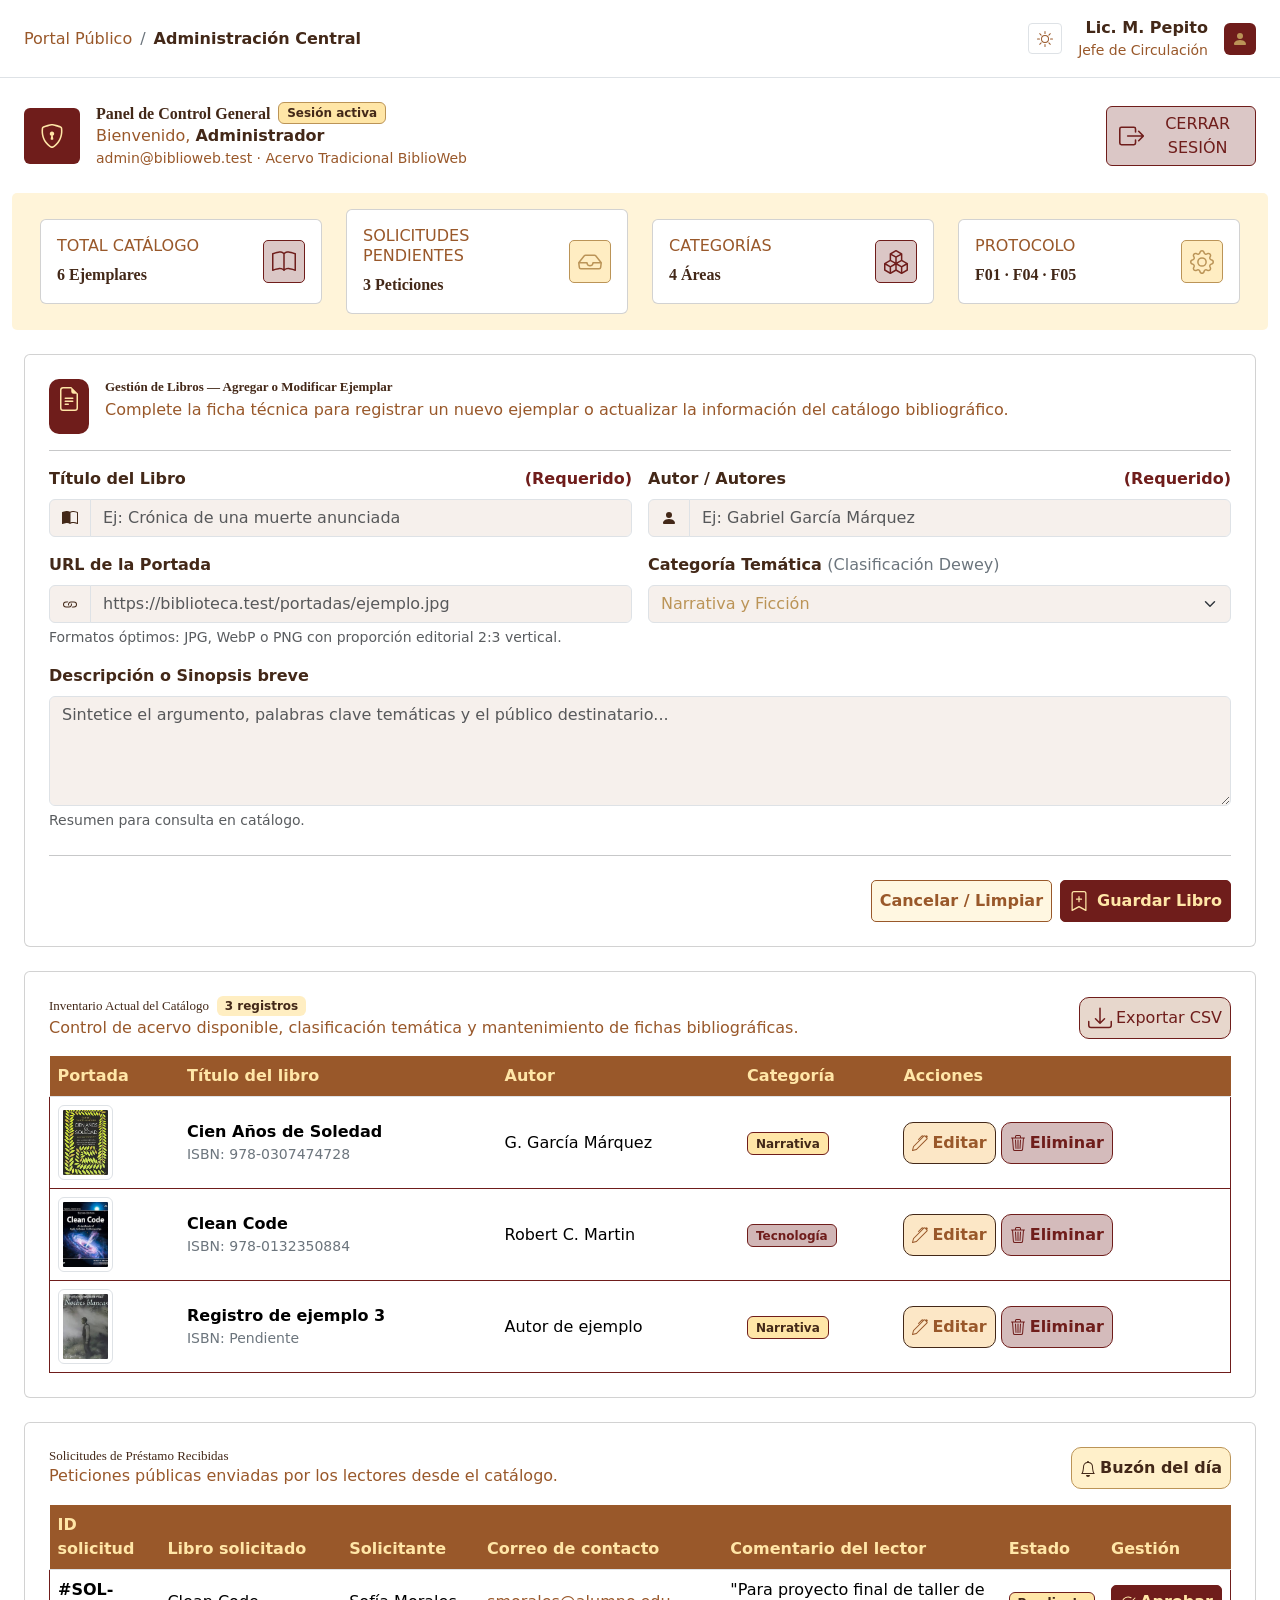
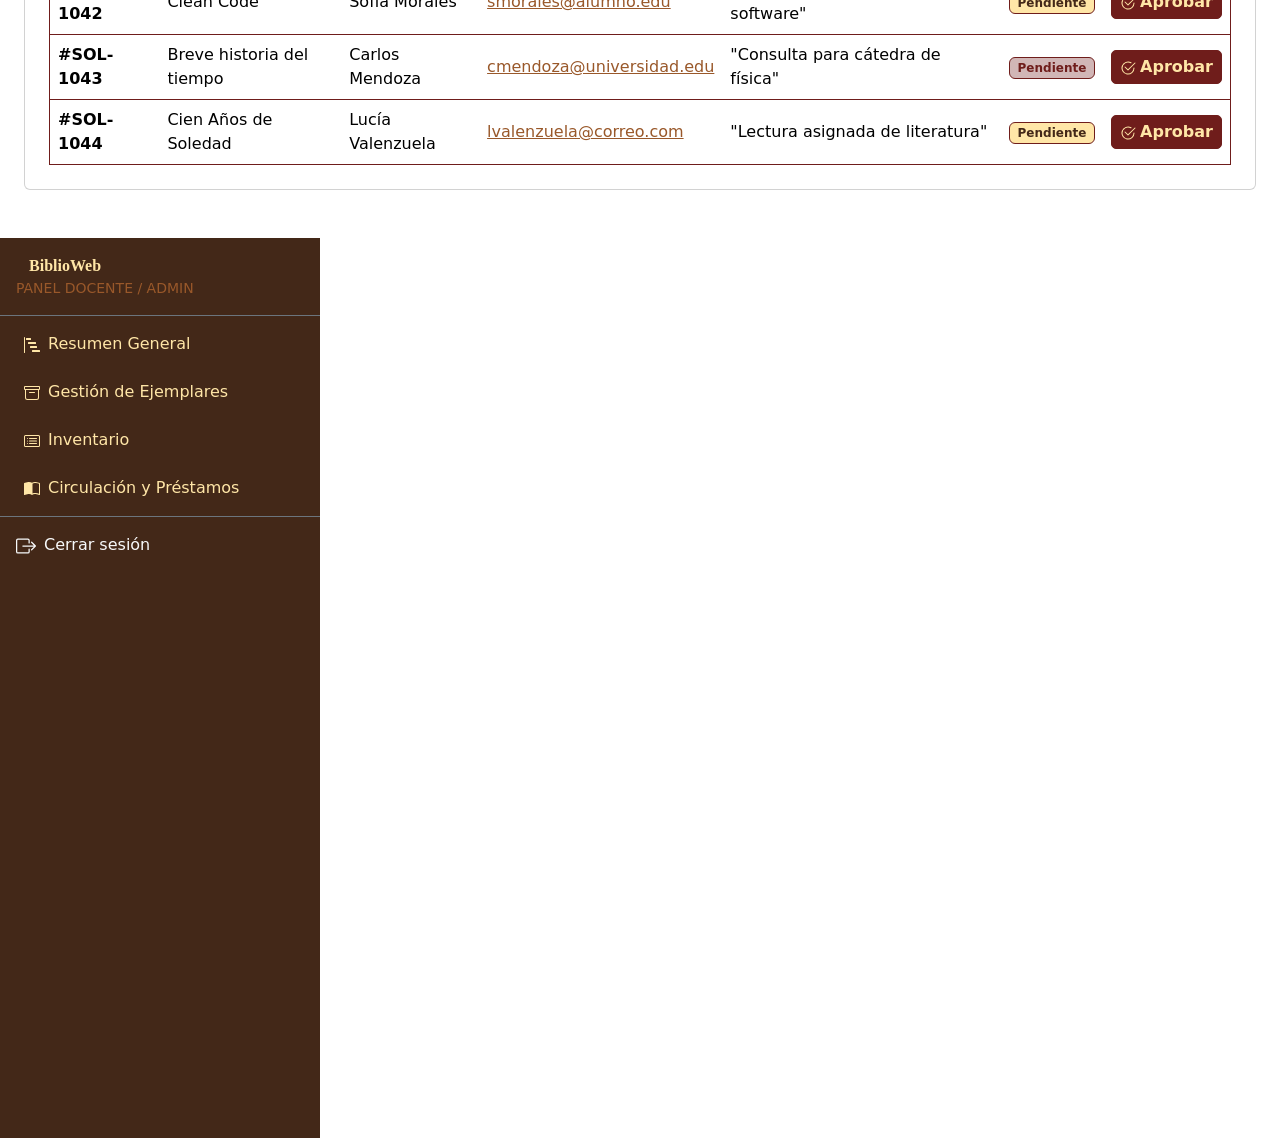
==== pages/administrador.html @ a1ac0ca8 "feat: creación de pagina administrador y sus estilos" ====
<!DOCTYPE html>
<html lang="en">

<head>
    <meta charset="UTF-8">
    <meta name="viewport" content="width=device-width, initial-scale=1.0">
    <title>Administrador</title>
    <link href="https://cdn.jsdelivr.net/npm/bootstrap@5.3.8/dist/css/bootstrap.min.css" rel="stylesheet"
        integrity="sha384-sRIl4kxILFvY47J16cr9ZwB07vP4J8+LH7qKQnuqkuIAvNWLzeN8tE5YBujZqJLB" crossorigin="anonymous">
    <script src="https://cdn.jsdelivr.net/npm/bootstrap@5.3.8/dist/js/bootstrap.bundle.min.js"
        integrity="sha384-FKyoEForCGlyvwx9Hj09JcYn3nv7wiPVlz7YYwJrWVcXK/BmnVDxM+D2scQbITxI" crossorigin="anonymous"
        defer></script>
    <link rel="stylesheet" href="../style/administrador_styles.css">
</head>

<body>
    <header class="bg-white border-bottom px-3 px-lg-4 py-3">
        <div class="d-flex flex-wrap justify-content-between align-items-center gap-3">
            <div class="nav">
                <a href="/index.html" class="text-decoration-none">Portal Público</a>
                <span class="text-secondary mx-2">/</span>
                <strong>Administración Central</strong>
            </div>
            <div class="d-flex align-items-center gap-3">
                <button type="button" class="btn border btn-sm tema" aria-label="Cambiar tema">
                    <svg xmlns="http://www.w3.org/2000/svg" width="16" height="16" fill="currentColor" class="bi bi-sun"
                        viewBox="0 0 16 16">
                        <path
                            d="M8 11a3 3 0 1 1 0-6 3 3 0 0 1 0 6m0 1a4 4 0 1 0 0-8 4 4 0 0 0 0 8M8 0a.5.5 0 0 1 .5.5v2a.5.5 0 0 1-1 0v-2A.5.5 0 0 1 8 0m0 13a.5.5 0 0 1 .5.5v2a.5.5 0 0 1-1 0v-2A.5.5 0 0 1 8 13m8-5a.5.5 0 0 1-.5.5h-2a.5.5 0 0 1 0-1h2a.5.5 0 0 1 .5.5M3 8a.5.5 0 0 1-.5.5h-2a.5.5 0 0 1 0-1h2A.5.5 0 0 1 3 8m10.657-5.657a.5.5 0 0 1 0 .707l-1.414 1.415a.5.5 0 1 1-.707-.708l1.414-1.414a.5.5 0 0 1 .707 0m-9.193 9.193a.5.5 0 0 1 0 .707L3.05 13.657a.5.5 0 0 1-.707-.707l1.414-1.414a.5.5 0 0 1 .707 0m9.193 2.121a.5.5 0 0 1-.707 0l-1.414-1.414a.5.5 0 0 1 .707-.707l1.414 1.414a.5.5 0 0 1 0 .707M4.464 4.465a.5.5 0 0 1-.707 0L2.343 3.05a.5.5 0 1 1 .707-.707l1.414 1.414a.5.5 0 0 1 0 .708" />
                    </svg>
                </button>
                <div class="text-end">
                    <div class="fw-semibold name"><span>Lic. M. Pepito</span></div>
                    <div class="small text-secondary posicion"><span>Jefe de Circulación</span></div>
                </div>
                <span class="badge p-2 user">
                    <svg xmlns="http://www.w3.org/2000/svg" width="16" height="16" fill="currentColor"
                        class="bi bi-person-fill" viewBox="0 0 16 16">
                        <path d="M3 14s-1 0-1-1 1-4 6-4 6 3 6 4-1 1-1 1zm5-6a3 3 0 1 0 0-6 3 3 0 0 0 0 6" />
                    </svg>
                </span>
            </div>
        </div>
    </header>
    <main>
        <div class="container-fluid px-3 px-lg-4 py-4">
            <!--Panel de control-->
            <section id="resumen" class="mb-4">
                <div class="d-flex flex-wrap justify-content-between align-items-center gap-3">
                    <div class="d-flex align-items-center gap-3">
                        <span class="badge p-3 boton-security d-line-flex align-items-center justify-content-center fw-bold">
                            <svg xmlns="http://www.w3.org/2000/svg" width="24" height="24" fill="currentColor"
                                class="bi bi-shield-lock" viewBox="0 0 16 16">
                                <path
                                    d="M5.338 1.59a61 61 0 0 0-2.837.856.48.48 0 0 0-.328.39c-.554 4.157.726 7.19 2.253 9.188a10.7 10.7 0 0 0 2.287 2.233c.346.244.652.42.893.533q.18.085.293.118a1 1 0 0 0 .101.025 1 1 0 0 0 .1-.025q.114-.034.294-.118c.24-.113.547-.29.893-.533a10.7 10.7 0 0 0 2.287-2.233c1.527-1.997 2.807-5.031 2.253-9.188a.48.48 0 0 0-.328-.39c-.651-.213-1.75-.56-2.837-.855C9.552 1.29 8.531 1.067 8 1.067c-.53 0-1.552.223-2.662.524zM5.072.56C6.157.265 7.31 0 8 0s1.843.265 2.928.56c1.11.3 2.229.655 2.887.87a1.54 1.54 0 0 1 1.044 1.262c.596 4.477-.787 7.795-2.465 9.99a11.8 11.8 0 0 1-2.517 2.453 7 7 0 0 1-1.048.625c-.28.132-.581.24-.829.24s-.548-.108-.829-.24a7 7 0 0 1-1.048-.625 11.8 11.8 0 0 1-2.517-2.453C1.928 10.487.545 7.169 1.141 2.692A1.54 1.54 0 0 1 2.185 1.43 63 63 0 0 1 5.072.56" />
                                <path
                                    d="M9.5 6.5a1.5 1.5 0 0 1-1 1.415l.385 1.99a.5.5 0 0 1-.491.595h-.788a.5.5 0 0 1-.49-.595l.384-1.99a1.5 1.5 0 1 1 2-1.415" />
                            </svg>
                        </span>
                        <div class="sesion1">
                            <div class="d-flex flex-wrap align-items-center gap-2 sesion">
                                <h6 class="mb-0 fw-bold">Panel de Control General</h6>
                                <span class="badge ">Sesión activa</span>
                            </div>
                            <p class="mb-0">Bienvenido, <strong>Administrador</strong></p>
                            <p class="mb-0 small">admin@biblioweb.test · Acervo Tradicional BiblioWeb</p>
                        </div>
                    </div>
                    <div class="d-flex flex-wrap align-items-center gap-2 fw-bold close-sesion">
                        <button type="button" class="btn d-flex align-items-center gap-2">
                            <svg xmlns="http://www.w3.org/2000/svg" width="36" height="36" fill="currentColor"
                                class="bi bi-box-arrow-right" viewBox="0 0 16 16">
                                <path fill-rule="evenodd"
                                    d="M10 12.5a.5.5 0 0 1-.5.5h-8a.5.5 0 0 1-.5-.5v-9a.5.5 0 0 1 .5-.5h8a.5.5 0 0 1 .5.5v2a.5.5 0 0 0 1 0v-2A1.5 1.5 0 0 0 9.5 2h-8A1.5 1.5 0 0 0 0 3.5v9A1.5 1.5 0 0 0 1.5 14h8a1.5 1.5 0 0 0 1.5-1.5v-2a.5.5 0 0 0-1 0z" />
                                <path fill-rule="evenodd"
                                    d="M15.854 8.354a.5.5 0 0 0 0-.708l-3-3a.5.5 0 0 0-.708.708L14.293 7.5H5.5a.5.5 0 0 0 0 1h8.793l-2.147 2.146a.5.5 0 0 0 .708.708z" />
                            </svg>Cerrar sesión
                        </button>
                    </div>
                </div>
            </section>
            <!--Indicadores-->
            <section class="row p-3 d-flex align-items-center Indicadores" aria-label="Indicadores generales">
                <div class="col-12 col-sm-6 col-xl-3">
                    <article class="card h-100">
                        <div class="card-body d-flex justify-content-between align-items-center">
                            <div class="Indicadores-text">
                                <h2 class="h6 text-uppercase">Total catálogo</h2>
                                <p class="fw-bold mb-0">6 Ejemplares</p>
                            </div>
                            <i class="d-line-flex align-items-center justify-content-center px-2 py-2 boton-libro"><svg
                                    xmlns="http://www.w3.org/2000/svg" width="24" height="24" fill="currentColor"
                                    class="bi bi-book" viewBox="0 0 16 16">
                                    <path
                                        d="M1 2.828c.885-.37 2.154-.769 3.388-.893 1.33-.134 2.458.063 3.112.752v9.746c-.935-.53-2.12-.603-3.213-.493-1.18.12-2.37.461-3.287.811zm7.5-.141c.654-.689 1.782-.886 3.112-.752 1.234.124 2.503.523 3.388.893v9.923c-.918-.35-2.107-.692-3.287-.81-1.094-.111-2.278-.039-3.213.492zM8 1.783C7.015.936 5.587.81 4.287.94c-1.514.153-3.042.672-3.994 1.105A.5.5 0 0 0 0 2.5v11a.5.5 0 0 0 .707.455c.882-.4 2.303-.881 3.68-1.02 1.409-.142 2.59.087 3.223.877a.5.5 0 0 0 .78 0c.633-.79 1.814-1.019 3.222-.877 1.378.139 2.8.62 3.681 1.02A.5.5 0 0 0 16 13.5v-11a.5.5 0 0 0-.293-.455c-.952-.433-2.48-.952-3.994-1.105C10.413.809 8.985.936 8 1.783" />
                                </svg></i>
                        </div>
                    </article>
                </div>
                <div class="col-12 col-sm-6 col-xl-3">
                    <article class="card h-100">
                        <div class="card-body d-flex justify-content-between align-items-center">
                            <div class="Indicadores-text">
                                <h2 class="h6 text-uppercase">Solicitudes pendientes</h2>
                                <p class="fw-bold mb-0">3 Peticiones</p>
                            </div>
                            <i class="boton-inbox px-2 py-2 d-line-flex align-items-center justify-content-center"><svg
                                    xmlns="http://www.w3.org/2000/svg" width="24" height="24" fill="currentColor"
                                    class="bi bi-inbox" viewBox="0 0 16 16">
                                    <path
                                        d="M4.98 4a.5.5 0 0 0-.39.188L1.54 8H6a.5.5 0 0 1 .5.5 1.5 1.5 0 1 0 3 0A.5.5 0 0 1 10 8h4.46l-3.05-3.812A.5.5 0 0 0 11.02 4zm9.954 5H10.45a2.5 2.5 0 0 1-4.9 0H1.066l.32 2.562a.5.5 0 0 0 .497.438h12.234a.5.5 0 0 0 .496-.438zM3.809 3.563A1.5 1.5 0 0 1 4.981 3h6.038a1.5 1.5 0 0 1 1.172.563l3.7 4.625a.5.5 0 0 1 .105.374l-.39 3.124A1.5 1.5 0 0 1 14.117 13H1.883a1.5 1.5 0 0 1-1.489-1.314l-.39-3.124a.5.5 0 0 1 .106-.374z" />
                                </svg></i>
                        </div>
                    </article>
                </div>
                <div class="col-12 col-sm-6 col-xl-3">
                    <article class="card h-100">
                        <div class="card-body d-flex justify-content-between align-items-center">
                            <div class="Indicadores-text">
                                <h2 class="h6 text-uppercase">Categorías</h2>
                                <p class="fw-bold mb-0">4 Áreas</p>
                            </div>
                            <i class="boton-libro px-2 py-2"><svg xmlns="http://www.w3.org/2000/svg" width="24"
                                    height="24" fill="currentColor" class="bi bi-boxes" viewBox="0 0 16 16">
                                    <path
                                        d="M7.752.066a.5.5 0 0 1 .496 0l3.75 2.143a.5.5 0 0 1 .252.434v3.995l3.498 2A.5.5 0 0 1 16 9.07v4.286a.5.5 0 0 1-.252.434l-3.75 2.143a.5.5 0 0 1-.496 0l-3.502-2-3.502 2.001a.5.5 0 0 1-.496 0l-3.75-2.143A.5.5 0 0 1 0 13.357V9.071a.5.5 0 0 1 .252-.434L3.75 6.638V2.643a.5.5 0 0 1 .252-.434zM4.25 7.504 1.508 9.071l2.742 1.567 2.742-1.567zM7.5 9.933l-2.75 1.571v3.134l2.75-1.571zm1 3.134 2.75 1.571v-3.134L8.5 9.933zm.508-3.996 2.742 1.567 2.742-1.567-2.742-1.567zm2.242-2.433V3.504L8.5 5.076V8.21zM7.5 8.21V5.076L4.75 3.504v3.134zM5.258 2.643 8 4.21l2.742-1.567L8 1.076zM15 9.933l-2.75 1.571v3.134L15 13.067zM3.75 14.638v-3.134L1 9.933v3.134z" />
                                </svg></i>
                        </div>
                    </article>
                </div>
                <div class="col-12 col-sm-6 col-xl-3">
                    <article class="card h-100">
                        <div class="card-body d-flex justify-content-between align-items-center">
                            <div class="Indicadores-text">
                                <h2 class="h6 text-uppercase">Protocolo</h2>
                                <p class="fw-bold mb-0">F01 · F04 · F05</p>
                            </div>
                            <i class="boton-inbox px-2 py-2"><svg xmlns="http://www.w3.org/2000/svg" width="24"
                                    height="24" fill="currentColor" class="bi bi-gear" viewBox="0 0 16 16">
                                    <path
                                        d="M8 4.754a3.246 3.246 0 1 0 0 6.492 3.246 3.246 0 0 0 0-6.492M5.754 8a2.246 2.246 0 1 1 4.492 0 2.246 2.246 0 0 1-4.492 0" />
                                    <path
                                        d="M9.796 1.343c-.527-1.79-3.065-1.79-3.592 0l-.094.319a.873.873 0 0 1-1.255.52l-.292-.16c-1.64-.892-3.433.902-2.54 2.541l.159.292a.873.873 0 0 1-.52 1.255l-.319.094c-1.79.527-1.79 3.065 0 3.592l.319.094a.873.873 0 0 1 .52 1.255l-.16.292c-.892 1.64.901 3.434 2.541 2.54l.292-.159a.873.873 0 0 1 1.255.52l.094.319c.527 1.79 3.065 1.79 3.592 0l.094-.319a.873.873 0 0 1 1.255-.52l.292.16c1.64.893 3.434-.902 2.54-2.541l-.159-.292a.873.873 0 0 1 .52-1.255l.319-.094c1.79-.527 1.79-3.065 0-3.592l-.319-.094a.873.873 0 0 1-.52-1.255l.16-.292c.893-1.64-.902-3.433-2.541-2.54l-.292.159a.873.873 0 0 1-1.255-.52zm-2.633.283c.246-.835 1.428-.835 1.674 0l.094.319a1.873 1.873 0 0 0 2.693 1.115l.291-.16c.764-.415 1.6.42 1.184 1.185l-.159.292a1.873 1.873 0 0 0 1.116 2.692l.318.094c.835.246.835 1.428 0 1.674l-.319.094a1.873 1.873 0 0 0-1.115 2.693l.16.291c.415.764-.42 1.6-1.185 1.184l-.291-.159a1.873 1.873 0 0 0-2.693 1.116l-.094.318c-.246.835-1.428.835-1.674 0l-.094-.319a1.873 1.873 0 0 0-2.692-1.115l-.292.16c-.764.415-1.6-.42-1.184-1.185l.159-.291A1.873 1.873 0 0 0 1.945 8.93l-.319-.094c-.835-.246-.835-1.428 0-1.674l.319-.094A1.873 1.873 0 0 0 3.06 4.377l-.16-.292c-.415-.764.42-1.6 1.185-1.184l.292.159a1.873 1.873 0 0 0 2.692-1.115z" />
                                </svg></i>
                        </div>
                    </article>
                </div>
            </section>
            <!--Gestión de libros-->
            <section id="gestion-ejemplares" class="card mb-4 mt-4">
                <div class="card-body p-3 p-lg-4">
                    <div class="d-flex flex-wrap justify-content-between align-items-start gap-3 mb-3">
                        <div class="d-flex gap-3">
                            <i class="px-2 py-2 gestion fw-bold d-line-flex align-items-center justify-content-center"><svg
                                    xmlns="http://www.w3.org/2000/svg" width="24" height="24" fill="currentColor"
                                    class="bi bi-file-earmark-text" viewBox="0 0 16 16">
                                    <path
                                        d="M5.5 7a.5.5 0 0 0 0 1h5a.5.5 0 0 0 0-1zM5 9.5a.5.5 0 0 1 .5-.5h5a.5.5 0 0 1 0 1h-5a.5.5 0 0 1-.5-.5m0 2a.5.5 0 0 1 .5-.5h2a.5.5 0 0 1 0 1h-2a.5.5 0 0 1-.5-.5" />
                                    <path
                                        d="M9.5 0H4a2 2 0 0 0-2 2v12a2 2 0 0 0 2 2h8a2 2 0 0 0 2-2V4.5zm0 1v2A1.5 1.5 0 0 0 11 4.5h2V14a1 1 0 0 1-1 1H4a1 1 0 0 1-1-1V2a1 1 0 0 1 1-1z" />
                                </svg></i>
                            <div class="gestion-text">
                                <h5 class="fw-semibold mb-1">Gestión de Libros — Agregar o Modificar Ejemplar</h5>
                                <p class="mb-0">
                                    Complete la ficha técnica para registrar un nuevo ejemplar o actualizar la
                                    información del
                                    catálogo bibliográfico.
                                </p>
                            </div>
                        </div>
                    </div>
                    <hr>
                    <form>
                        <div class="row g-3 formulario">
                            <div class="col-md-6 ">
                                <label for="titulo" class="form-label fw-semibold d-flex justify-content-between">Título
                                    del Libro<span>(Requerido)</span></label>
                                <div class="input-group input2">
                                    <span class="input-group-text"><i class=""><svg xmlns="http://www.w3.org/2000/svg"
                                                width="16" height="16" fill="currentColor" class="bi bi-book-half"
                                                viewBox="0 0 16 16">
                                                <path
                                                    d="M8.5 2.687c.654-.689 1.782-.886 3.112-.752 1.234.124 2.503.523 3.388.893v9.923c-.918-.35-2.107-.692-3.287-.81-1.094-.111-2.278-.039-3.213.492zM8 1.783C7.015.936 5.587.81 4.287.94c-1.514.153-3.042.672-3.994 1.105A.5.5 0 0 0 0 2.5v11a.5.5 0 0 0 .707.455c.882-.4 2.303-.881 3.68-1.02 1.409-.142 2.59.087 3.223.877a.5.5 0 0 0 .78 0c.633-.79 1.814-1.019 3.222-.877 1.378.139 2.8.62 3.681 1.02A.5.5 0 0 0 16 13.5v-11a.5.5 0 0 0-.293-.455c-.952-.433-2.48-.952-3.994-1.105C10.413.809 8.985.936 8 1.783" />
                                            </svg></i></span>
                                    <input type="text" class="form-control" id="titulo"
                                        placeholder="Ej: Crónica de una muerte anunciada" required>
                                </div>
                            </div>
                            <div class="col-md-6">
                                <label for="autor" class="form-label fw-semibold d-flex justify-content-between">Autor /
                                    Autores <span>(Requerido)</span></label>
                                <div class="input-group input2">
                                    <span class="input-group-text"><i class="bi bi-person"><svg
                                                xmlns="http://www.w3.org/2000/svg" width="16" height="16"
                                                fill="currentColor" class="bi bi-person-fill" viewBox="0 0 16 16">
                                                <path
                                                    d="M3 14s-1 0-1-1 1-4 6-4 6 3 6 4-1 1-1 1zm5-6a3 3 0 1 0 0-6 3 3 0 0 0 0 6" />
                                            </svg></i></span>
                                    <input type="text" class="form-control" id="autor"
                                        placeholder="Ej: Gabriel García Márquez" required>
                                </div>
                            </div>
                            <div class="col-md-6">
                                <label for="portada" class="form-label fw-semibold">URL de la Portada</label>
                                <div class="input-group input2">
                                    <span class="input-group-text"><i><svg xmlns="http://www.w3.org/2000/svg" width="16"
                                                height="16" fill="currentColor" class="bi bi-link" viewBox="0 0 16 16">
                                                <path
                                                    d="M6.354 5.5H4a3 3 0 0 0 0 6h3a3 3 0 0 0 2.83-4H9q-.13 0-.25.031A2 2 0 0 1 7 10.5H4a2 2 0 1 1 0-4h1.535c.218-.376.495-.714.82-1z" />
                                                <path
                                                    d="M9 5.5a3 3 0 0 0-2.83 4h1.098A2 2 0 0 1 9 6.5h3a2 2 0 1 1 0 4h-1.535a4 4 0 0 1-.82 1H12a3 3 0 1 0 0-6z" />
                                            </svg></i></span>
                                    <input type="url" class="form-control" id="portada"
                                        placeholder="https://biblioteca.test/portadas/ejemplo.jpg">
                                </div>
                                <div class="form-text"><span>Formatos óptimos: JPG, WebP o PNG con proporción editorial
                                        2:3
                                        vertical.</span>
                                </div>
                            </div>
                            <div class="col-md-6">
                                <label for="categoria" class="form-label fw-semibold">Categoría Temática <span
                                        class="text-secondary fw-normal">(Clasificación Dewey)</span></label>
                                <select class="form-select" id="categoria">
                                    <option selected>Narrativa y Ficción</option>
                                    <option>Tecnología</option>
                                    <option>Ciencias Sociales</option>
                                    <option>Historia</option>
                                </select>
                            </div>
                            <div class="col-12">
                                <label for="descripcion" class="form-label fw-semibold">Descripción o Sinopsis
                                    breve</label>
                                <textarea class="form-control" id="descripcion" rows="4"
                                    placeholder="Sintetice el argumento, palabras clave temáticas y el público destinatario..."></textarea>
                                <div class="form-text">Resumen para consulta en catálogo.</div>
                            </div>
                        </div>
                        <hr class="my-4">
                        <div class="d-flex flex-wrap justify-content-end gap-2">
                            <button type="reset" class="px-2 py-2 cancelar">
                                Cancelar / Limpiar
                            </button>
                            <button type="submit" class="px-2 py-2 guardar">
                                <i class="me-2"><svg xmlns="http://www.w3.org/2000/svg" width="20" height="20"
                                        fill="currentColor" class="bi bi-bookmark-plus" viewBox="0 0 16 16">
                                        <path
                                            d="M2 2a2 2 0 0 1 2-2h8a2 2 0 0 1 2 2v13.5a.5.5 0 0 1-.777.416L8 13.101l-5.223 2.815A.5.5 0 0 1 2 15.5zm2-1a1 1 0 0 0-1 1v12.566l4.723-2.482a.5.5 0 0 1 .554 0L13 14.566V2a1 1 0 0 0-1-1z" />
                                        <path
                                            d="M8 4a.5.5 0 0 1 .5.5V6H10a.5.5 0 0 1 0 1H8.5v1.5a.5.5 0 0 1-1 0V7H6a.5.5 0 0 1 0-1h1.5V4.5A.5.5 0 0 1 8 4" />
                                    </svg></i>Guardar Libro
                            </button>
                        </div>
                    </form>
                </div>
            </section>
            <!--Inventario-->
            <section id="inventario" class="card mb-4">
                <div class="card-body p-3 p-lg-4">
                    <div class="d-flex flex-wrap justify-content-between align-items-center gap-3 mb-3">
                        <div class="gestion-text">
                            <div class="d-flex flex-wrap align-items-center gap-2 gestion-text">
                                <h5 class="mb-0">Inventario Actual del Catálogo</h5>
                                <span class="badge inventario-span">3 registros</span>
                            </div>
                            <p class="mb-0 ">Control de acervo disponible, clasificación temática y
                                mantenimiento de
                                fichas bibliográficas.</p>
                        </div>
                        <button type="button" class="px-2 py-2 descargar-cv">
                            <i class="me-1"><svg xmlns="http://www.w3.org/2000/svg" width="24" height="24"
                                    fill="currentColor" class="bi bi-download" viewBox="0 0 16 16">
                                    <path
                                        d="M.5 9.9a.5.5 0 0 1 .5.5v2.5a1 1 0 0 0 1 1h12a1 1 0 0 0 1-1v-2.5a.5.5 0 0 1 1 0v2.5a2 2 0 0 1-2 2H2a2 2 0 0 1-2-2v-2.5a.5.5 0 0 1 .5-.5" />
                                    <path
                                        d="M7.646 11.854a.5.5 0 0 0 .708 0l3-3a.5.5 0 0 0-.708-.708L8.5 10.293V1.5a.5.5 0 0 0-1 0v8.793L5.354 8.146a.5.5 0 1 0-.708.708z" />
                                </svg></i>Exportar CSV
                        </button>
                    </div>
                    <div class="table-responsive">
                        <table class="table table-hover align-middle mb-0">
                            <thead class="encabezado">
                                <tr>
                                    <th scope="col">Portada</th>
                                    <th scope="col">Título del libro</th>
                                    <th scope="col">Autor</th>
                                    <th scope="col">Categoría</th>
                                    <th scope="col" class="text-nowrap">Acciones</th>
                                </tr>
                            </thead>
                            <tbody class="body-table">
                                <tr>
                                    <td>
                                        <img src="/img/images.jpg" alt="Portada de Cien años de soledad"
                                            class="img-thumbnail">
                                    </td>
                                    <td>
                                        <strong>Cien Años de Soledad</strong>
                                        <div class="small text-secondary"><span>ISBN: 978-0307474728</span></div>
                                    </td>
                                    <td>G. García Márquez</td>
                                    <td><span class="badge categoria-narrativa">Narrativa</span></td>
                                    <td class="text-nowrap">
                                        <button type="button" class="px-2 py-2 boton-editar"><i class="me-1"><svg
                                                    xmlns="http://www.w3.org/2000/svg" width="16" height="16"
                                                    fill="currentColor" class="bi bi-pen" viewBox="0 0 16 16">
                                                    <path
                                                        d="m13.498.795.149-.149a1.207 1.207 0 1 1 1.707 1.708l-.149.148a1.5 1.5 0 0 1-.059 2.059L4.854 14.854a.5.5 0 0 1-.233.131l-4 1a.5.5 0 0 1-.606-.606l1-4a.5.5 0 0 1 .131-.232l9.642-9.642a.5.5 0 0 0-.642.056L6.854 4.854a.5.5 0 1 1-.708-.708L9.44.854A1.5 1.5 0 0 1 11.5.796a1.5 1.5 0 0 1 1.998-.001m-.644.766a.5.5 0 0 0-.707 0L1.95 11.756l-.764 3.057 3.057-.764L14.44 3.854a.5.5 0 0 0 0-.708z" />
                                                </svg></i>Editar</button>
                                        <button type="button" class="px-2 py-2 boton-eliminar"><i class="me-1"><svg
                                                    xmlns="http://www.w3.org/2000/svg" width="16" height="16"
                                                    fill="currentColor" class="bi bi-trash3" viewBox="0 0 16 16">
                                                    <path
                                                        d="M6.5 1h3a.5.5 0 0 1 .5.5v1H6v-1a.5.5 0 0 1 .5-.5M11 2.5v-1A1.5 1.5 0 0 0 9.5 0h-3A1.5 1.5 0 0 0 5 1.5v1H1.5a.5.5 0 0 0 0 1h.538l.853 10.66A2 2 0 0 0 4.885 16h6.23a2 2 0 0 0 1.994-1.84l.853-10.66h.538a.5.5 0 0 0 0-1zm1.958 1-.846 10.58a1 1 0 0 1-.997.92h-6.23a1 1 0 0 1-.997-.92L3.042 3.5zm-7.487 1a.5.5 0 0 1 .528.47l.5 8.5a.5.5 0 0 1-.998.06L5 5.03a.5.5 0 0 1 .47-.53Zm5.058 0a.5.5 0 0 1 .47.53l-.5 8.5a.5.5 0 1 1-.998-.06l.5-8.5a.5.5 0 0 1 .528-.47M8 4.5a.5.5 0 0 1 .5.5v8.5a.5.5 0 0 1-1 0V5a.5.5 0 0 1 .5-.5" />
                                                </svg></i>Eliminar</button>
                                    </td>
                                </tr>
                                <tr>
                                    <td>
                                        <img src="/img/clean_code.jpg" alt="Portada de Clean Code"
                                            class="img-thumbnail">
                                    </td>
                                    <td>
                                        <strong>Clean Code</strong>
                                        <div class="small text-secondary"><span>ISBN: 978-0132350884</span></div>
                                    </td>
                                    <td>Robert C. Martin</td>
                                    <td><span class="badge categoria_tecnologia">Tecnología</span></td>
                                    <td class="text-nowrap">
                                        <button type="button" class="px-2 py-2 boton-editar"><i class="me-1"><svg
                                                    xmlns="http://www.w3.org/2000/svg" width="16" height="16"
                                                    fill="currentColor" class="bi bi-pen" viewBox="0 0 16 16">
                                                    <path
                                                        d="m13.498.795.149-.149a1.207 1.207 0 1 1 1.707 1.708l-.149.148a1.5 1.5 0 0 1-.059 2.059L4.854 14.854a.5.5 0 0 1-.233.131l-4 1a.5.5 0 0 1-.606-.606l1-4a.5.5 0 0 1 .131-.232l9.642-9.642a.5.5 0 0 0-.642.056L6.854 4.854a.5.5 0 1 1-.708-.708L9.44.854A1.5 1.5 0 0 1 11.5.796a1.5 1.5 0 0 1 1.998-.001m-.644.766a.5.5 0 0 0-.707 0L1.95 11.756l-.764 3.057 3.057-.764L14.44 3.854a.5.5 0 0 0 0-.708z" />
                                                </svg></i>Editar</button>
                                        <button type="button" class="px-2 py-2 boton-eliminar"><i class="me-1"><svg
                                                    xmlns="http://www.w3.org/2000/svg" width="16" height="16"
                                                    fill="currentColor" class="bi bi-trash3" viewBox="0 0 16 16">
                                                    <path
                                                        d="M6.5 1h3a.5.5 0 0 1 .5.5v1H6v-1a.5.5 0 0 1 .5-.5M11 2.5v-1A1.5 1.5 0 0 0 9.5 0h-3A1.5 1.5 0 0 0 5 1.5v1H1.5a.5.5 0 0 0 0 1h.538l.853 10.66A2 2 0 0 0 4.885 16h6.23a2 2 0 0 0 1.994-1.84l.853-10.66h.538a.5.5 0 0 0 0-1zm1.958 1-.846 10.58a1 1 0 0 1-.997.92h-6.23a1 1 0 0 1-.997-.92L3.042 3.5zm-7.487 1a.5.5 0 0 1 .528.47l.5 8.5a.5.5 0 0 1-.998.06L5 5.03a.5.5 0 0 1 .47-.53Zm5.058 0a.5.5 0 0 1 .47.53l-.5 8.5a.5.5 0 1 1-.998-.06l.5-8.5a.5.5 0 0 1 .528-.47M8 4.5a.5.5 0 0 1 .5.5v8.5a.5.5 0 0 1-1 0V5a.5.5 0 0 1 .5-.5" />
                                                </svg></i>Eliminar</button>
                                    </td>
                                </tr>
                                <tr>
                                    <td><img src="/img/noches_blancas.jpg" alt="Portada de noche blancas"
                                            class="img-thumbnail"></td>
                                    <td><strong>Registro de ejemplo 3</strong>
                                        <div class="small text-secondary">ISBN: Pendiente</div>
                                    </td>
                                    <td>Autor de ejemplo</td>
                                    <td><span class="badge categoria-narrativa">Narrativa</span></td>
                                    <td class="text-nowrap">
                                        <button type="button" class="px-2 py-2 boton-editar"><i class="me-1"><svg
                                                    xmlns="http://www.w3.org/2000/svg" width="16" height="16"
                                                    fill="currentColor" class="bi bi-pen" viewBox="0 0 16 16">
                                                    <path
                                                        d="m13.498.795.149-.149a1.207 1.207 0 1 1 1.707 1.708l-.149.148a1.5 1.5 0 0 1-.059 2.059L4.854 14.854a.5.5 0 0 1-.233.131l-4 1a.5.5 0 0 1-.606-.606l1-4a.5.5 0 0 1 .131-.232l9.642-9.642a.5.5 0 0 0-.642.056L6.854 4.854a.5.5 0 1 1-.708-.708L9.44.854A1.5 1.5 0 0 1 11.5.796a1.5 1.5 0 0 1 1.998-.001m-.644.766a.5.5 0 0 0-.707 0L1.95 11.756l-.764 3.057 3.057-.764L14.44 3.854a.5.5 0 0 0 0-.708z" />
                                                </svg></i>Editar</button>
                                        <button type="button" class="px-2 py-2 boton-eliminar"><i class="me-1"><svg
                                                    xmlns="http://www.w3.org/2000/svg" width="16" height="16"
                                                    fill="currentColor" class="bi bi-trash3" viewBox="0 0 16 16">
                                                    <path
                                                        d="M6.5 1h3a.5.5 0 0 1 .5.5v1H6v-1a.5.5 0 0 1 .5-.5M11 2.5v-1A1.5 1.5 0 0 0 9.5 0h-3A1.5 1.5 0 0 0 5 1.5v1H1.5a.5.5 0 0 0 0 1h.538l.853 10.66A2 2 0 0 0 4.885 16h6.23a2 2 0 0 0 1.994-1.84l.853-10.66h.538a.5.5 0 0 0 0-1zm1.958 1-.846 10.58a1 1 0 0 1-.997.92h-6.23a1 1 0 0 1-.997-.92L3.042 3.5zm-7.487 1a.5.5 0 0 1 .528.47l.5 8.5a.5.5 0 0 1-.998.06L5 5.03a.5.5 0 0 1 .47-.53Zm5.058 0a.5.5 0 0 1 .47.53l-.5 8.5a.5.5 0 1 1-.998-.06l.5-8.5a.5.5 0 0 1 .528-.47M8 4.5a.5.5 0 0 1 .5.5v8.5a.5.5 0 0 1-1 0V5a.5.5 0 0 1 .5-.5" />
                                                </svg></i>Eliminar</button>
                                    </td>
                                </tr>
                            </tbody>
                        </table>
                    </div>
                </div>
            </section>
            <!--Solicitud de prestamo-->
            <section id="solicitud" class="card mb-4">
                <div class="card-body p-3 p-lg-4">
                    <div class="d-flex flex-wrap justify-content-between align-items-center gap-3 mb-3">
                        <div class="gestion-text">
                            <div class="d-flex flex-wrap align-items-center gap-2 gestion-text">
                                <h5 class="mb-0">Solicitudes de Préstamo Recibidas</h5>
                            </div>
                            <p class="mb-0 ">Peticiones públicas enviadas por los lectores desde el catálogo.</p>
                        </div>
                        <button type="button" class="px-2 py-2 buzon">
                            <i class="me-1"><svg xmlns="http://www.w3.org/2000/svg" width="16" height="16"
                                    fill="currentColor" class="bi bi-bell" viewBox="0 0 16 16">
                                    <path
                                        d="M8 16a2 2 0 0 0 2-2H6a2 2 0 0 0 2 2M8 1.918l-.797.161A4 4 0 0 0 4 6c0 .628-.134 2.197-.459 3.742-.16.767-.376 1.566-.663 2.258h10.244c-.287-.692-.502-1.49-.663-2.258C12.134 8.197 12 6.628 12 6a4 4 0 0 0-3.203-3.92zM14.22 12c.223.447.481.801.78 1H1c.299-.199.557-.553.78-1C2.68 10.2 3 6.88 3 6c0-2.42 1.72-4.44 4.005-4.901a1 1 0 1 1 1.99 0A5 5 0 0 1 13 6c0 .88.32 4.2 1.22 6" />
                                </svg></i>Buzón del día
                        </button>
                    </div>
                    <div class="table-responsive">
                        <table class="table table-hover align-middle mb-0">
                            <thead class="encabezado">
                                <tr>
                                    <th scope="col">ID solicitud</th>
                                    <th scope="col">Libro solicitado</th>
                                    <th scope="col">Solicitante</th>
                                    <th scope="col">Correo de contacto</th>
                                    <th scope="col">Comentario del lector</th>
                                    <th scope="col">Estado</th>
                                    <th scope="col" class="text-nowrap">Gestión</th>
                                </tr>
                            </thead>
                            <tbody class="body-table">
                                <tr>
                                    <td>
                                        <strong>#SOL-1042</strong>
                                    </td>
                                    <td>
                                        Clean Code
                                    </td>
                                    <td>Sofía Morales</td>
                                    <td><a href="mailto">smorales@alumno.edu</a></td>
                                    <td>"Para proyecto final de taller de software"</td>
                                    <td><span class="badge categoria-narrativa">Pendiente</span></td>
                                    <td class="text-nowrap">
                                        <button type="button" class="px-2 py-1 boton-aprobar"><i class="me-1"><svg
                                                    xmlns="http://www.w3.org/2000/svg" width="16" height="16"
                                                    fill="currentColor" class="bi bi-check2-circle" viewBox="0 0 16 16">
                                                    <path
                                                        d="M2.5 8a5.5 5.5 0 0 1 8.25-4.764.5.5 0 0 0 .5-.866A6.5 6.5 0 1 0 14.5 8a.5.5 0 0 0-1 0 5.5 5.5 0 1 1-11 0" />
                                                    <path
                                                        d="M15.354 3.354a.5.5 0 0 0-.708-.708L8 9.293 5.354 6.646a.5.5 0 1 0-.708.708l3 3a.5.5 0 0 0 .708 0z" />
                                                </svg></i>Aprobar</button>
                                    </td>
                                </tr>
                                <tr>
                                    <td>
                                        <strong>#SOL-1043</strong>
                                    </td>
                                    <td>
                                        Breve historia del tiempo
                                    </td>
                                    <td>Carlos Mendoza</td>
                                    <td><a href="mailto">cmendoza@universidad.edu</a></td>
                                    <td>"Consulta para cátedra de física"</td>
                                    <td><span class="badge categoria_tecnologia">Pendiente</span></td>
                                    <td class="text-nowrap">
                                        <button type="button" class="px-2 py-1 boton-aprobar"><i class="me-1"><svg
                                                    xmlns="http://www.w3.org/2000/svg" width="16" height="16"
                                                    fill="currentColor" class="bi bi-check2-circle" viewBox="0 0 16 16">
                                                    <path
                                                        d="M2.5 8a5.5 5.5 0 0 1 8.25-4.764.5.5 0 0 0 .5-.866A6.5 6.5 0 1 0 14.5 8a.5.5 0 0 0-1 0 5.5 5.5 0 1 1-11 0" />
                                                    <path
                                                        d="M15.354 3.354a.5.5 0 0 0-.708-.708L8 9.293 5.354 6.646a.5.5 0 1 0-.708.708l3 3a.5.5 0 0 0 .708 0z" />
                                                </svg></i>Aprobar</button>
                                    </td>
                                </tr>
                                <tr>
                                    <td>
                                        <strong>#SOL-1044</strong>
                                    </td>
                                    <td>
                                        Cien Años de Soledad
                                    </td>
                                    <td>Lucía Valenzuela</td>
                                    <td><a href="mailto">lvalenzuela@correo.com</a></td>
                                    <td>"Lectura asignada de literatura"</td>
                                    <td><span class="badge categoria-narrativa">Pendiente</span></td>
                                    <td class="text-nowrap">
                                        <button type="button" class="px-2 py-1 boton-aprobar"><i class="me-1"><svg
                                                    xmlns="http://www.w3.org/2000/svg" width="16" height="16"
                                                    fill="currentColor" class="bi bi-check2-circle" viewBox="0 0 16 16">
                                                    <path
                                                        d="M2.5 8a5.5 5.5 0 0 1 8.25-4.764.5.5 0 0 0 .5-.866A6.5 6.5 0 1 0 14.5 8a.5.5 0 0 0-1 0 5.5 5.5 0 1 1-11 0" />
                                                    <path
                                                        d="M15.354 3.354a.5.5 0 0 0-.708-.708L8 9.293 5.354 6.646a.5.5 0 1 0-.708.708l3 3a.5.5 0 0 0 .708 0z" />
                                                </svg></i>Aprobar</button>
                                    </td>
                                </tr>
                            </tbody>
                        </table>
                    </div>
                </div>
            </section>
        </div>
    </main>
    <!-- Menú lateral -->
    <aside class="col-md-3 order-md-1 position-sticky top-0 vh-100 overflow-auto text-white aside_bg">
        <div class="p-3 border-bottom border-secondary aside_text">
            <img src="" alt="">
            <a href="/index.html" class="text-decoration-none fw-bold text-title">
                <i class="bi bi-book-half me-2"></i>BiblioWeb
            </a>
            <div class="small text-uppercase text-secondary"><span> Panel docente / admin</span></div>
        </div>
        <nav class="nav flex-column p-2 gap-2 aside-nav" aria-label="Menú principal">
            <a class="nav-link active nav-hover" href="#resumen">
                <i class="me-2"><svg xmlns="http://www.w3.org/2000/svg" width="16" height="16" fill="currentColor"
                        class="bi bi-bar-chart-steps" viewBox="0 0 16 16">
                        <path
                            d="M.5 0a.5.5 0 0 1 .5.5v15a.5.5 0 0 1-1 0V.5A.5.5 0 0 1 .5 0M2 1.5a.5.5 0 0 1 .5-.5h4a.5.5 0 0 1 .5.5v1a.5.5 0 0 1-.5.5h-4a.5.5 0 0 1-.5-.5zm2 4a.5.5 0 0 1 .5-.5h7a.5.5 0 0 1 .5.5v1a.5.5 0 0 1-.5.5h-7a.5.5 0 0 1-.5-.5zm2 4a.5.5 0 0 1 .5-.5h6a.5.5 0 0 1 .5.5v1a.5.5 0 0 1-.5.5h-6a.5.5 0 0 1-.5-.5zm2 4a.5.5 0 0 1 .5-.5h7a.5.5 0 0 1 .5.5v1a.5.5 0 0 1-.5.5h-7a.5.5 0 0 1-.5-.5z" />
                    </svg></i>Resumen General
            </a>
            <a class="nav-link nav-hover" href="#gestion-ejemplares">
                <i class="me-2"><svg xmlns="http://www.w3.org/2000/svg" width="16" height="16" fill="currentColor"
                        class="bi bi-archive" viewBox="0 0 16 16">
                        <path
                            d="M0 2a1 1 0 0 1 1-1h14a1 1 0 0 1 1 1v2a1 1 0 0 1-1 1v7.5a2.5 2.5 0 0 1-2.5 2.5h-9A2.5 2.5 0 0 1 1 12.5V5a1 1 0 0 1-1-1zm2 3v7.5A1.5 1.5 0 0 0 3.5 14h9a1.5 1.5 0 0 0 1.5-1.5V5zm13-3H1v2h14zM5 7.5a.5.5 0 0 1 .5-.5h5a.5.5 0 0 1 0 1h-5a.5.5 0 0 1-.5-.5" />
                    </svg></i>Gestión de Ejemplares
            </a>
            <a class="nav-link nav-hover" href="#inventario">
                <i class="me-2"><svg xmlns="http://www.w3.org/2000/svg" width="16" height="16" fill="currentColor"
                        class="bi bi-card-list" viewBox="0 0 16 16">
                        <path
                            d="M14.5 3a.5.5 0 0 1 .5.5v9a.5.5 0 0 1-.5.5h-13a.5.5 0 0 1-.5-.5v-9a.5.5 0 0 1 .5-.5zm-13-1A1.5 1.5 0 0 0 0 3.5v9A1.5 1.5 0 0 0 1.5 14h13a1.5 1.5 0 0 0 1.5-1.5v-9A1.5 1.5 0 0 0 14.5 2z" />
                        <path
                            d="M5 8a.5.5 0 0 1 .5-.5h7a.5.5 0 0 1 0 1h-7A.5.5 0 0 1 5 8m0-2.5a.5.5 0 0 1 .5-.5h7a.5.5 0 0 1 0 1h-7a.5.5 0 0 1-.5-.5m0 5a.5.5 0 0 1 .5-.5h7a.5.5 0 0 1 0 1h-7a.5.5 0 0 1-.5-.5m-1-5a.5.5 0 1 1-1 0 .5.5 0 0 1 1 0M4 8a.5.5 0 1 1-1 0 .5.5 0 0 1 1 0m0 2.5a.5.5 0 1 1-1 0 .5.5 0 0 1 1 0" />
                    </svg></i>Inventario
            </a>
            <a class="nav-link nav-hover" href="#solicitud">
                <i class="me-2"><svg xmlns="http://www.w3.org/2000/svg" width="16" height="16" fill="currentColor"
                        class="bi bi-book-half" viewBox="0 0 16 16">
                        <path
                            d="M8.5 2.687c.654-.689 1.782-.886 3.112-.752 1.234.124 2.503.523 3.388.893v9.923c-.918-.35-2.107-.692-3.287-.81-1.094-.111-2.278-.039-3.213.492zM8 1.783C7.015.936 5.587.81 4.287.94c-1.514.153-3.042.672-3.994 1.105A.5.5 0 0 0 0 2.5v11a.5.5 0 0 0 .707.455c.882-.4 2.303-.881 3.68-1.02 1.409-.142 2.59.087 3.223.877a.5.5 0 0 0 .78 0c.633-.79 1.814-1.019 3.222-.877 1.378.139 2.8.62 3.681 1.02A.5.5 0 0 0 16 13.5v-11a.5.5 0 0 0-.293-.455c-.952-.433-2.48-.952-3.994-1.105C10.413.809 8.985.936 8 1.783" />
                    </svg></i>Circulación y Préstamos
            </a>
        </nav>
        <div class="mt-auto p-3 border-top border-secondary">
            <a href="/pages/cerrar_sesion.html" class="nav-link text-light">
                <i class="me-2"><svg xmlns="http://www.w3.org/2000/svg" width="20" height="20" fill="currentColor"
                        class="bi bi-box-arrow-right" viewBox="0 0 16 16">
                        <path fill-rule="evenodd"
                            d="M10 12.5a.5.5 0 0 1-.5.5h-8a.5.5 0 0 1-.5-.5v-9a.5.5 0 0 1 .5-.5h8a.5.5 0 0 1 .5.5v2a.5.5 0 0 0 1 0v-2A1.5 1.5 0 0 0 9.5 2h-8A1.5 1.5 0 0 0 0 3.5v9A1.5 1.5 0 0 0 1.5 14h8a1.5 1.5 0 0 0 1.5-1.5v-2a.5.5 0 0 0-1 0z" />
                        <path fill-rule="evenodd"
                            d="M15.854 8.354a.5.5 0 0 0 0-.708l-3-3a.5.5 0 0 0-.708.708L14.293 7.5H5.5a.5.5 0 0 0 0 1h8.793l-2.147 2.146a.5.5 0 0 0 .708.708z" />
                    </svg></i>Cerrar sesión
            </a>
        </div>
    </aside>
    <footer>
    </footer>
</body>

</html>
---- style/administrador_styles.css ----
:root{
    --color-text-principal: #432818ff;
    --color-text-sencundary: #99582aff;
    --color-boton-primary: #6f1d1bff;
    --color-boton-secundary: #bb9457ff;
    --color-fondo-principal: #ffe6a7ff;
}


.nav a{
    color: var(--color-text-sencundary);
}

.nav strong{
    color: var(--color-text-principal);
}

.tema svg{
    color: var(--color-text-sencundary);
}

.tema:hover{
    background-color: rgba(255, 230, 167, 0.693);
    color: var(--color-text-principal);
}

.name span{
    color: var(--color-text-principal);
}

.posicion span{
    color: var(--color-text-sencundary);
}

.user{
    background-color: var(--color-boton-primary);
    color: var(--color-boton-secundary);
}
.boton-security{
    background-color: var(--color-boton-primary);
    color: var(--color-fondo-principal);
}

.sesion h6{
    color: var(--color-text-principal);
    font-family: 'Times New Roman', Times, serif;
}

.sesion span{
    background-color: #ffe6a7ff;
    border: 1px solid var(--color-boton-secundary);
    color: var(--color-text-principal);
}

.sesion1 p{
    color: var(--color-text-sencundary);
}

.sesion1 p strong{
    color: var(--color-text-principal);
}
.close-sesion button{
    background-color: rgba(111, 28, 27, 0.249);
    color: var(--color-boton-primary);
    border: 1px solid var(--color-boton-primary);
    height: 60px;
    text-transform: uppercase;
    width: 150px;
    
}

.close-sesion button:hover{
    background-color: var(--color-boton-primary);
    color: white;
}

.Indicadores{
    background-color: rgba(255, 230, 167, 0.43);
    border-radius: 5px;
}

.Indicadores-text h2{
    color: var(--color-text-sencundary);
}

.Indicadores-text p{
    font-family: 'Times New Roman', Times, serif;
    color: var(--color-text-principal);
}

.boton-libro{
    background-color: rgba(111, 28, 27, 0.249);
    border: 0.5px solid var(--color-boton-primary);
    color: var(--color-boton-primary);
    border-radius: 5px;
}

.boton-inbox{
    background-color: rgba(255, 230, 167, 0.693);
    color: var(--color-boton-secundary);
    border: 0.5px solid var(--color-boton-secundary);
    border-radius: 5px;
}

.gestion{
    background-color: var(--color-boton-primary);
    color: var(--color-fondo-principal);
    border-radius: 10px;
    height: 55px;
}

.gestion-text h5{
    color: var(--color-text-principal);
    font-family: 'Times New Roman', Times, serif;
    font-size: small;
}

.gestion-text p{
    color: var(--color-text-sencundary);
}

.formulario label{
    color: var(--color-text-principal);
}

.formulario label span{
    color: var(--color-boton-primary);
}

.formulario input{
    background-color: rgba(153, 88, 42, 0.085);
    color: var(--color-boton-secundary);
}

.formulario select{
    background-color: rgba(153, 88, 42, 0.085);
    color: var(--color-boton-secundary);
}

.formulario textarea{
    background-color: rgba(153, 88, 42, 0.085);
    color: var(--color-boton-secundary);
}

.formulario .input2 span{
    background-color: rgba(153, 88, 42, 0.085);
}

.formulario span i{
    color: var(--color-text-principal);
}

.cancelar{
    background-color: rgba(255, 230, 167, 0.342);
    border: 1px solid var(--color-text-sencundary);
    color: var(--color-text-sencundary);
    font-weight: 700;
    border-radius: 5px;
}

.guardar{
    background-color: var(--color-boton-primary);
    color: var(--color-fondo-principal);
    font-weight: 700;
    border: 1px solid var(--color-boton-primary);
    border-radius: 5px;
}

.guardar:hover{
    background-color: var(--color-text-principal);
}

.inventario-span{
    background-color: rgba(255, 230, 167, 0.689);
    color: var(--color-text-principal);
}

.descargar-cv{
    background-color: rgba(153, 88, 42, 0.238);
    border: 1px solid var(--color-boton-primary);
    color: var(--color-boton-primary);
    border-radius: 10px;
}


.encabezado tr th{
    background-color: var(--color-text-sencundary);
    color: var(--color-fondo-principal);
}

.body-table{
    border: 1px solid var(--color-boton-primary);
    color: var(--color-text-principal);
}

.body-table img{
    width: 55px;
    height: 75px;
    object-fit: cover;
}

.categoria-narrativa{
    background-color: #ffe6a7ff;
    border: 1px solid var(--color-boton-primary);
    color: var(--color-text-principal);
}

.boton-editar{
    background-color: rgba(243, 173, 61, 0.289);
    color: var(--color-text-sencundary);
    border: 1px solid var(--color-text-principal);
    border-radius: 10px;
    font-weight: 700;
}

.boton-eliminar{
    background-color: rgba(111, 28, 27, 0.299);
    color: var(--color-boton-primary);
    border: 1px solid var(--color-boton-primary);
    border-radius: 10px;
    font-weight: 700;
}

.categoria_tecnologia{
    background-color: rgba(111, 28, 27, 0.318);
    border: 1px solid var(--color-boton-primary);
    color: var(--color-boton-primary);
}

.buzon{
    background-color: rgba(255, 230, 167, 0.601);
    color: var(--color-text-principal);
    font-weight: 700;
    border: 1px solid var(--color-boton-secundary);
    border-radius: 10px;
}

.boton-aprobar{
    background-color: var(--color-boton-primary);
    color: var(--color-fondo-principal);
    font-weight: 700;
    border: 1px solid var(--color-boton-primary);
    border-radius: 5px;
}

.boton-aprobar:hover{
    background-color: var(--color-text-principal);
}

.body-table a{
    color: var(--color-text-sencundary);
}

.aside_bg{
    background-color: var(--color-text-principal);
}

.aside_text .text-title{
    color: var(--color-fondo-principal);
    font-family: 'Times New Roman', Times, serif;
}

.aside_text span{
    color: var(--color-text-sencundary);
}

.aside-nav a{
    color: var(--color-fondo-principal);
}

.nav-hover:hover{
    background-color: var(--color-boton-primary);
    color: var(--color-fondo-principal);
}
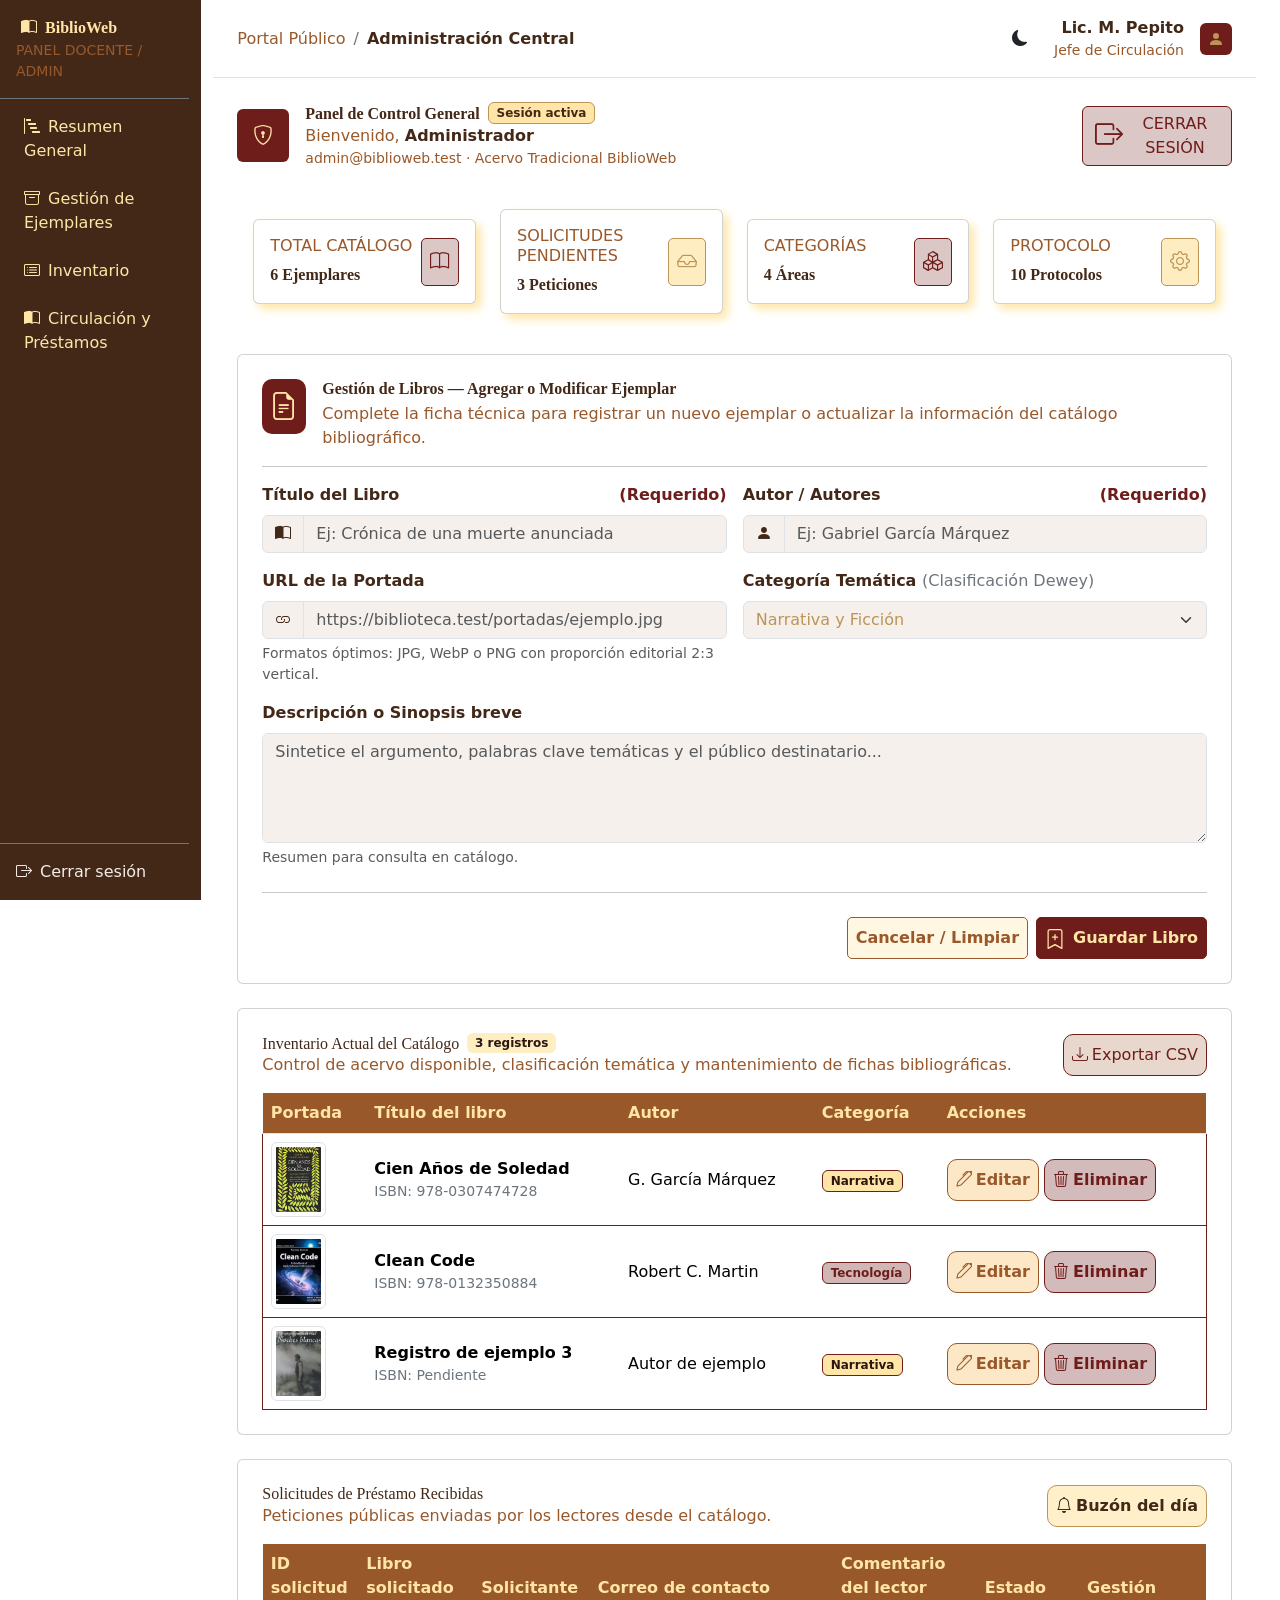
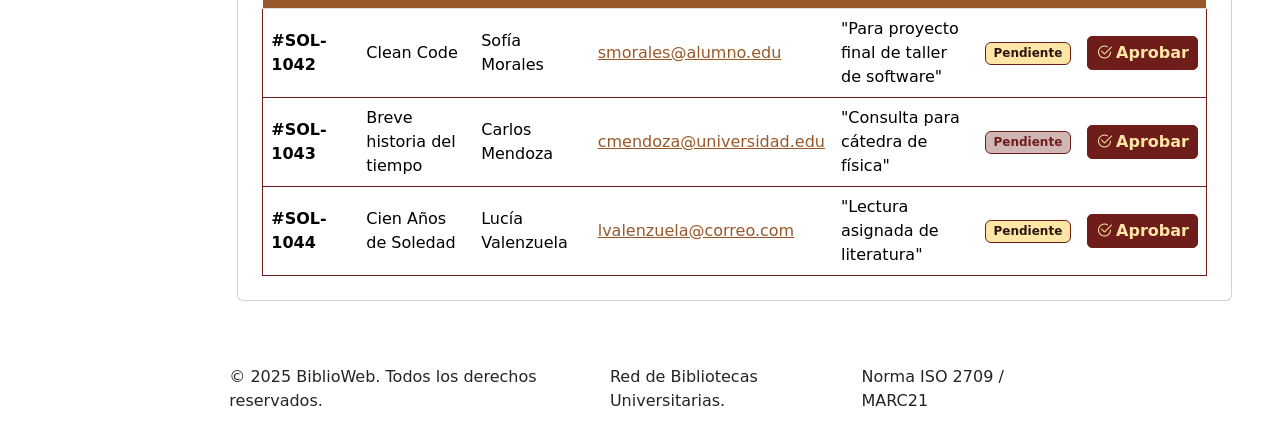
==== commit ef757805: "Style: Organizando tema oscuro" ====
--- a/pages/administrador.html
+++ b/pages/administrador.html
@@ -10,525 +10,429 @@
     <script src="https://cdn.jsdelivr.net/npm/bootstrap@5.3.8/dist/js/bootstrap.bundle.min.js"
         integrity="sha384-FKyoEForCGlyvwx9Hj09JcYn3nv7wiPVlz7YYwJrWVcXK/BmnVDxM+D2scQbITxI" crossorigin="anonymous"
         defer></script>
-    <link rel="stylesheet" href="../style/administrador_styles.css">
+        <link rel="stylesheet" href="https://cdn.jsdelivr.net/npm/bootstrap-icons@1.11.3/font/bootstrap-icons.min.css">
+        <link rel="stylesheet" href="../style/administrador_styles.css">
 </head>
 
 <body>
-    <header class="bg-white border-bottom px-3 px-lg-4 py-3">
-        <div class="d-flex flex-wrap justify-content-between align-items-center gap-3">
-            <div class="nav">
-                <a href="/index.html" class="text-decoration-none">Portal Público</a>
-                <span class="text-secondary mx-2">/</span>
-                <strong>Administración Central</strong>
-            </div>
-            <div class="d-flex align-items-center gap-3">
-                <button type="button" class="btn border btn-sm tema" aria-label="Cambiar tema">
-                    <svg xmlns="http://www.w3.org/2000/svg" width="16" height="16" fill="currentColor" class="bi bi-sun"
-                        viewBox="0 0 16 16">
-                        <path
-                            d="M8 11a3 3 0 1 1 0-6 3 3 0 0 1 0 6m0 1a4 4 0 1 0 0-8 4 4 0 0 0 0 8M8 0a.5.5 0 0 1 .5.5v2a.5.5 0 0 1-1 0v-2A.5.5 0 0 1 8 0m0 13a.5.5 0 0 1 .5.5v2a.5.5 0 0 1-1 0v-2A.5.5 0 0 1 8 13m8-5a.5.5 0 0 1-.5.5h-2a.5.5 0 0 1 0-1h2a.5.5 0 0 1 .5.5M3 8a.5.5 0 0 1-.5.5h-2a.5.5 0 0 1 0-1h2A.5.5 0 0 1 3 8m10.657-5.657a.5.5 0 0 1 0 .707l-1.414 1.415a.5.5 0 1 1-.707-.708l1.414-1.414a.5.5 0 0 1 .707 0m-9.193 9.193a.5.5 0 0 1 0 .707L3.05 13.657a.5.5 0 0 1-.707-.707l1.414-1.414a.5.5 0 0 1 .707 0m9.193 2.121a.5.5 0 0 1-.707 0l-1.414-1.414a.5.5 0 0 1 .707-.707l1.414 1.414a.5.5 0 0 1 0 .707M4.464 4.465a.5.5 0 0 1-.707 0L2.343 3.05a.5.5 0 1 1 .707-.707l1.414 1.414a.5.5 0 0 1 0 .708" />
-                    </svg>
-                </button>
-                <div class="text-end">
-                    <div class="fw-semibold name"><span>Lic. M. Pepito</span></div>
-                    <div class="small text-secondary posicion"><span>Jefe de Circulación</span></div>
-                </div>
-                <span class="badge p-2 user">
-                    <svg xmlns="http://www.w3.org/2000/svg" width="16" height="16" fill="currentColor"
-                        class="bi bi-person-fill" viewBox="0 0 16 16">
-                        <path d="M3 14s-1 0-1-1 1-4 6-4 6 3 6 4-1 1-1 1zm5-6a3 3 0 1 0 0-6 3 3 0 0 0 0 6" />
-                    </svg>
-                </span>
-            </div>
-        </div>
-    </header>
-    <main>
-        <div class="container-fluid px-3 px-lg-4 py-4">
-            <!--Panel de control-->
-            <section id="resumen" class="mb-4">
-                <div class="d-flex flex-wrap justify-content-between align-items-center gap-3">
-                    <div class="d-flex align-items-center gap-3">
-                        <span class="badge p-3 boton-security d-line-flex align-items-center justify-content-center fw-bold">
-                            <svg xmlns="http://www.w3.org/2000/svg" width="24" height="24" fill="currentColor"
-                                class="bi bi-shield-lock" viewBox="0 0 16 16">
-                                <path
-                                    d="M5.338 1.59a61 61 0 0 0-2.837.856.48.48 0 0 0-.328.39c-.554 4.157.726 7.19 2.253 9.188a10.7 10.7 0 0 0 2.287 2.233c.346.244.652.42.893.533q.18.085.293.118a1 1 0 0 0 .101.025 1 1 0 0 0 .1-.025q.114-.034.294-.118c.24-.113.547-.29.893-.533a10.7 10.7 0 0 0 2.287-2.233c1.527-1.997 2.807-5.031 2.253-9.188a.48.48 0 0 0-.328-.39c-.651-.213-1.75-.56-2.837-.855C9.552 1.29 8.531 1.067 8 1.067c-.53 0-1.552.223-2.662.524zM5.072.56C6.157.265 7.31 0 8 0s1.843.265 2.928.56c1.11.3 2.229.655 2.887.87a1.54 1.54 0 0 1 1.044 1.262c.596 4.477-.787 7.795-2.465 9.99a11.8 11.8 0 0 1-2.517 2.453 7 7 0 0 1-1.048.625c-.28.132-.581.24-.829.24s-.548-.108-.829-.24a7 7 0 0 1-1.048-.625 11.8 11.8 0 0 1-2.517-2.453C1.928 10.487.545 7.169 1.141 2.692A1.54 1.54 0 0 1 2.185 1.43 63 63 0 0 1 5.072.56" />
-                                <path
-                                    d="M9.5 6.5a1.5 1.5 0 0 1-1 1.415l.385 1.99a.5.5 0 0 1-.491.595h-.788a.5.5 0 0 1-.49-.595l.384-1.99a1.5 1.5 0 1 1 2-1.415" />
-                            </svg>
-                        </span>
-                        <div class="sesion1">
-                            <div class="d-flex flex-wrap align-items-center gap-2 sesion">
-                                <h6 class="mb-0 fw-bold">Panel de Control General</h6>
-                                <span class="badge ">Sesión activa</span>
-                            </div>
-                            <p class="mb-0">Bienvenido, <strong>Administrador</strong></p>
-                            <p class="mb-0 small">admin@biblioweb.test · Acervo Tradicional BiblioWeb</p>
+    <div>
+        
+        <div class="row vw-100">
+            <div class="col-md-10 order-md-2">
+                
+                <header class="border-bottom px-3 px-lg-4 py-3">
+                    <div class="d-flex flex-wrap justify-content-between align-items-center gap-3">
+                        <div class="nav">
+                            <a href="/index.html" class="text-decoration-none">Portal Público</a>
+                            <span class="text-secondary mx-2">/</span>
+                            <strong>Administración Central</strong>
+                        </div>
+                        <div class="d-flex align-items-center gap-3">
+                            <div>
+                                <button id="btn-tema" onclick="cambiarTema()"
+                                class="btn border-2 p-2" title="Cambiar tema">
+                                <i id="icon_tema" class="bi bi-moon-fill"></i>
+                            </button>
+                        </div>
+                        <div class="text-end">
+                            <div class="fw-semibold name"><span>Lic. M. Pepito</span></div>
+                            <div class="small text-secondary posicion"><span>Jefe de Circulación</span></div>
+                        </div>
+                        <span class="badge p-2 user">
+                            <svg xmlns="http://www.w3.org/2000/svg" width="16" height="16" fill="currentColor"
+                            class="bi bi-person-fill" viewBox="0 0 16 16">
+                            <path d="M3 14s-1 0-1-1 1-4 6-4 6 3 6 4-1 1-1 1zm5-6a3 3 0 1 0 0-6 3 3 0 0 0 0 6" />
+                                </svg>
+                            </span>
                         </div>
                     </div>
-                    <div class="d-flex flex-wrap align-items-center gap-2 fw-bold close-sesion">
-                        <button type="button" class="btn d-flex align-items-center gap-2">
-                            <svg xmlns="http://www.w3.org/2000/svg" width="36" height="36" fill="currentColor"
-                                class="bi bi-box-arrow-right" viewBox="0 0 16 16">
-                                <path fill-rule="evenodd"
-                                    d="M10 12.5a.5.5 0 0 1-.5.5h-8a.5.5 0 0 1-.5-.5v-9a.5.5 0 0 1 .5-.5h8a.5.5 0 0 1 .5.5v2a.5.5 0 0 0 1 0v-2A1.5 1.5 0 0 0 9.5 2h-8A1.5 1.5 0 0 0 0 3.5v9A1.5 1.5 0 0 0 1.5 14h8a1.5 1.5 0 0 0 1.5-1.5v-2a.5.5 0 0 0-1 0z" />
-                                <path fill-rule="evenodd"
-                                    d="M15.854 8.354a.5.5 0 0 0 0-.708l-3-3a.5.5 0 0 0-.708.708L14.293 7.5H5.5a.5.5 0 0 0 0 1h8.793l-2.147 2.146a.5.5 0 0 0 .708.708z" />
-                            </svg>Cerrar sesión
-                        </button>
+                </header>
+                <main>
+                    <div class="container-fluid px-3 px-lg-4 py-4">
+                        <!--Panel de control-->
+                        <section id="resumen" class="mb-4">
+                            <div class="d-flex flex-wrap justify-content-between align-items-center gap-3">
+                                <div class="d-flex align-items-center gap-3">
+                                    <span
+                                        class="badge p-3 boton-security d-line-flex align-items-center justify-content-center fw-bold">
+                                        <i class="bi bi-shield-lock fs-5"></i>
+                                    </span>
+                                    <div class="sesion1">
+                                        <div class="d-flex flex-wrap align-items-center gap-2 sesion">
+                                            <h6 class="mb-0 fw-bold">Panel de Control General</h6>
+                                            <span class="badge ">Sesión activa</span>
+                                        </div>
+                                        <p class="mb-0">Bienvenido, <strong>Administrador</strong></p>
+                                        <p class="mb-0 small">admin@biblioweb.test · Acervo Tradicional BiblioWeb</p>
+                                    </div>
+                                </div>
+                                <div class="d-flex flex-wrap align-items-center gap-2 fw-bold close-sesion">
+                                    <button type="button" class="btn d-flex align-items-center gap-2">
+                                        <i class="bi bi-box-arrow-right fs-3"></i>Cerrar sesión
+                                    </button>
+                                </div>
+                            </div>
+                        </section>
+                        <!--Indicadores-->
+                        <section class="row p-3 d-flex align-items-center Indicadores"
+                            aria-label="Indicadores generales">
+                            <div class="col-sm-6 col-xl-3">
+                                <article class="card h-100 indicadores2">
+                                    <div class="card-body d-flex justify-content-between align-items-center">
+                                        <div class="Indicadores-text">
+                                            <h2 class="h6 text-uppercase">Total catálogo</h2>
+                                            <p class="fw-bold mb-0">6 Ejemplares</p>
+                                        </div>
+                                        <i
+                                            class="bi bi-book d-line-flex align-items-center justify-content-center px-2 py-2 fs-5 boton-libro"></i>
+                                    </div>
+                                </article>
+                            </div>
+                            <div class="col-sm-6 col-xl-3">
+                                <article class="card h-100 indicadores2">
+                                    <div class="card-body d-flex justify-content-between align-items-center">
+                                        <div class="Indicadores-text">
+                                            <h2 class="h6 text-uppercase">Solicitudes pendientes</h2>
+                                            <p class="fw-bold mb-0">3 Peticiones</p>
+                                        </div>
+                                        <i class="bi bi-inbox fs-5 boton-inbox px-2 py-2 d-line-flex align-items-center justify-content-center"></i>
+                                    </div>
+                                </article>
+                            </div>
+                            <div class="col-sm-6 col-xl-3">
+                                <article class="card h-100 indicadores2">
+                                    <div class="card-body d-flex justify-content-between align-items-center">
+                                        <div class="Indicadores-text">
+                                            <h2 class="h6 text-uppercase">Categorías</h2>
+                                            <p class="fw-bold mb-0">4 Áreas</p>
+                                        </div>
+                                        <i class="bi bi-boxes boton-libro px-2 py-2 fs-5"></i>
+                                    </div>
+                                </article>
+                            </div>
+                            <div class="col-sm-6 col-xl-3">
+                                <article class="card h-100 indicadores2">
+                                    <div class="card-body d-flex justify-content-between align-items-center">
+                                        <div class="Indicadores-text">
+                                            <h2 class="h6 text-uppercase">Protocolo</h2>
+                                            <p class="fw-bold mb-0">10  Protocolos</p>
+                                        </div>
+                                        <i class="bi bi-gear fs-5 boton-inbox px-2 py-2"></i>
+                                    </div>
+                                </article>
+                            </div>
+                        </section>
+                        <!--Gestión de libros-->
+                        <section id="gestion-ejemplares" class="card mb-4 mt-4">
+                            <div class="card-body p-3 p-lg-4">
+                                <div class="d-flex flex-wrap justify-content-between align-items-start gap-3 mb-3">
+                                    <div class="d-flex gap-3">
+                                        <i
+                                            class="bi bi-file-earmark-text px-2 py-2 gestion fw-bold fs-3"></i>
+                                        <div class="gestion-text">
+                                            <h4 class="fw-semibold mb-1">Gestión de Libros — Agregar o Modificar
+                                                Ejemplar</h4>
+                                            <p class="mb-0">
+                                                Complete la ficha técnica para registrar un nuevo ejemplar o actualizar
+                                                la
+                                                información del
+                                                catálogo bibliográfico.
+                                            </p>
+                                        </div>
+                                    </div>
+                                </div>
+                                <hr>
+                                <form>
+                                    <div class="row g-3 formulario">
+                                        <div class="col-md-6 ">
+                                            <label for="titulo"
+                                                class="form-label fw-semibold d-flex justify-content-between">Título
+                                                del Libro<span>(Requerido)</span></label>
+                                            <div class="input-group input2">
+                                                <span class="input-group-text"><i class="bi bi-book-half"></i></span>
+                                                <input type="text" class="form-control" id="titulo"
+                                                    placeholder="Ej: Crónica de una muerte anunciada" required>
+                                            </div>
+                                        </div>
+                                        <div class="col-md-6">
+                                            <label for="autor"
+                                                class="form-label fw-semibold d-flex justify-content-between">Autor /
+                                                Autores <span>(Requerido)</span></label>
+                                            <div class="input-group input2">
+                                                <span class="input-group-text"><i class="bi bi-person-fill"></i></span>
+                                                <input type="text" class="form-control" id="autor"
+                                                    placeholder="Ej: Gabriel García Márquez" required>
+                                            </div>
+                                        </div>
+                                        <div class="col-md-6">
+                                            <label for="portada" class="form-label fw-semibold">URL de la
+                                                Portada</label>
+                                            <div class="input-group input2">
+                                                <span class="input-group-text"><i class="bi bi-link"></i></span>
+                                                <input type="url" class="form-control" id="portada"
+                                                    placeholder="https://biblioteca.test/portadas/ejemplo.jpg">
+                                            </div>
+                                            <div class="form-text"><span>Formatos óptimos: JPG, WebP o PNG con
+                                                    proporción editorial
+                                                    2:3
+                                                    vertical.</span>
+                                            </div>
+                                        </div>
+                                        <div class="col-md-6">
+                                            <label for="categoria" class="form-label fw-semibold">Categoría Temática
+                                                <span class="text-secondary fw-normal">(Clasificación
+                                                    Dewey)</span></label>
+                                            <select class="form-select" id="categoria">
+                                                <option selected>Narrativa y Ficción</option>
+                                                <option>Tecnología</option>
+                                                <option>Ciencias Sociales</option>
+                                                <option>Historia</option>
+                                            </select>
+                                        </div>
+                                        <div class="">
+                                            <label for="descripcion" class="form-label fw-semibold">Descripción o
+                                                Sinopsis
+                                                breve</label>
+                                            <textarea class="form-control" id="descripcion" rows="4"
+                                                placeholder="Sintetice el argumento, palabras clave temáticas y el público destinatario..."></textarea>
+                                            <div class="form-text">Resumen para consulta en catálogo.</div>
+                                        </div>
+                                    </div>
+                                    <hr class="my-4">
+                                    <div class="d-flex flex-wrap justify-content-end gap-2">
+                                        <button type="reset" class="px-2 py-2 cancelar">
+                                            Cancelar / Limpiar
+                                        </button>
+                                        <button type="submit" class="px-2 py-2 guardar">
+                                            <i class="me-2"><svg xmlns="http://www.w3.org/2000/svg" width="20"
+                                                    height="20" fill="currentColor" class="bi bi-bookmark-plus"
+                                                    viewBox="0 0 16 16">
+                                                    <path
+                                                        d="M2 2a2 2 0 0 1 2-2h8a2 2 0 0 1 2 2v13.5a.5.5 0 0 1-.777.416L8 13.101l-5.223 2.815A.5.5 0 0 1 2 15.5zm2-1a1 1 0 0 0-1 1v12.566l4.723-2.482a.5.5 0 0 1 .554 0L13 14.566V2a1 1 0 0 0-1-1z" />
+                                                    <path
+                                                        d="M8 4a.5.5 0 0 1 .5.5V6H10a.5.5 0 0 1 0 1H8.5v1.5a.5.5 0 0 1-1 0V7H6a.5.5 0 0 1 0-1h1.5V4.5A.5.5 0 0 1 8 4" />
+                                                </svg></i>Guardar Libro
+                                        </button>
+                                    </div>
+                                </form>
+                            </div>
+                        </section>
+                        <!--Inventario-->
+                        <section id="inventario" class="card mb-4">
+                            <div class="card-body p-3 p-lg-4">
+                                <div class="d-flex flex-wrap justify-content-between align-items-center gap-3 mb-3">
+                                    <div class="gestion-text">
+                                        <div class="d-flex flex-wrap align-items-center gap-2 gestion-text">
+                                            <h4 class="mb-0">Inventario Actual del Catálogo</h4>
+                                            <span class="badge inventario-span">3 registros</span>
+                                        </div>
+                                        <p class="mb-0 ">Control de acervo disponible, clasificación temática y
+                                            mantenimiento de
+                                            fichas bibliográficas.</p>
+                                    </div>
+                                    <button type="button" class="px-2 py-2 descargar-cv">
+                                        <i class="me-1 bi bi-download"></i>Exportar CSV
+                                    </button>
+                                </div>
+                                <div class="table-responsive">
+                                    <table class="table table-hover align-middle mb-0">
+                                        <thead class="encabezado">
+                                            <tr>
+                                                <th scope="col">Portada</th>
+                                                <th scope="col">Título del libro</th>
+                                                <th scope="col">Autor</th>
+                                                <th scope="col">Categoría</th>
+                                                <th scope="col" class="text-nowrap">Acciones</th>
+                                            </tr>
+                                        </thead>
+                                        <tbody class="body-table">
+                                            <tr>
+                                                <td>
+                                                    <img src="/img/images.jpg" alt="Portada de Cien años de soledad"
+                                                        class="img-thumbnail">
+                                                </td>
+                                                <td>
+                                                    <strong>Cien Años de Soledad</strong>
+                                                    <div class="small text-secondary"><span>ISBN: 978-0307474728</span>
+                                                    </div>
+                                                </td>
+                                                <td>G. García Márquez</td>
+                                                <td><span class="badge categoria-narrativa">Narrativa</span></td>
+                                                <td class="text-nowrap">
+                                                    <button type="button" class="px-2 py-2 boton-editar"><i
+                                                            class="me-1 bi bi-pen"></i>Editar</button>
+                                                    <button type="button" class="px-2 py-2 boton-eliminar"><i
+                                                            class="me-1 bi bi-trash3"></i>Eliminar</button>
+                                                </td>
+                                            </tr>
+                                            <tr>
+                                                <td>
+                                                    <img src="/img/clean_code.jpg" alt="Portada de Clean Code"
+                                                        class="img-thumbnail">
+                                                </td>
+                                                <td>
+                                                    <strong>Clean Code</strong>
+                                                    <div class="small text-secondary"><span>ISBN: 978-0132350884</span>
+                                                    </div>
+                                                </td>
+                                                <td>Robert C. Martin</td>
+                                                <td><span class="badge categoria_tecnologia">Tecnología</span></td>
+                                                <td class="text-nowrap">
+                                                    <button type="button" class="px-2 py-2 boton-editar"><i
+                                                            class="me-1 bi bi-pen"></i>Editar</button>
+                                                    <button type="button" class="px-2 py-2 boton-eliminar"><i
+                                                            class="me-1 bi bi-trash3"></i>Eliminar</button>
+                                                </td>
+                                            </tr>
+                                            <tr>
+                                                <td><img src="/img/noches_blancas.jpg" alt="Portada de noche blancas"
+                                                        class="img-thumbnail"></td>
+                                                <td><strong>Registro de ejemplo 3</strong>
+                                                    <div class="small text-secondary">ISBN: Pendiente</div>
+                                                </td>
+                                                <td>Autor de ejemplo</td>
+                                                <td><span class="badge categoria-narrativa">Narrativa</span></td>
+                                                <td class="text-nowrap">
+                                                    <button type="button" class="px-2 py-2 boton-editar"><i
+                                                            class="me-1 bi bi-pen"></i>Editar</button>
+                                                    <button type="button" class="px-2 py-2 boton-eliminar"><i
+                                                            class="me-1 bi bi-trash3"></i>Eliminar</button>
+                                                </td>
+                                            </tr>
+                                        </tbody>
+                                    </table>
+                                </div>
+                            </div>
+                        </section>
+                        <!--Solicitud de prestamo-->
+                        <section id="solicitud" class="card mb-4">
+                            <div class="card-body p-3 p-lg-4">
+                                <div class="d-flex flex-wrap justify-content-between align-items-center gap-3 mb-3">
+                                    <div class="gestion-text">
+                                        <div class="d-flex flex-wrap align-items-center gap-2 gestion-text">
+                                            <h4 class="mb-0">Solicitudes de Préstamo Recibidas</h4>
+                                        </div>
+                                        <p class="mb-0 ">Peticiones públicas enviadas por los lectores desde el
+                                            catálogo.</p>
+                                    </div>
+                                    <button type="button" class="px-2 py-2 buzon">
+                                        <i class="me-1 bi bi-bell"></i>Buzón del día
+                                    </button>
+                                </div>
+                                <div class="table-responsive">
+                                    <table class="table table-hover align-middle mb-0">
+                                        <thead class="encabezado">
+                                            <tr>
+                                                <th scope="col">ID solicitud</th>
+                                                <th scope="col">Libro solicitado</th>
+                                                <th scope="col">Solicitante</th>
+                                                <th scope="col">Correo de contacto</th>
+                                                <th scope="col">Comentario del lector</th>
+                                                <th scope="col">Estado</th>
+                                                <th scope="col" class="text-nowrap">Gestión</th>
+                                            </tr>
+                                        </thead>
+                                        <tbody class="body-table">
+                                            <tr>
+                                                <td>
+                                                    <strong>#SOL-1042</strong>
+                                                </td>
+                                                <td>
+                                                    Clean Code
+                                                </td>
+                                                <td>Sofía Morales</td>
+                                                <td><a href="mailto">smorales@alumno.edu</a></td>
+                                                <td>"Para proyecto final de taller de software"</td>
+                                                <td><span class="badge categoria-narrativa">Pendiente</span></td>
+                                                <td class="text-nowrap">
+                                                    <button type="button" class="px-2 py-1 boton-aprobar"><i
+                                                            class="me-1 bi bi-check2-circle"></i>Aprobar</button>
+                                                </td>
+                                            </tr>
+                                            <tr>
+                                                <td>
+                                                    <strong>#SOL-1043</strong>
+                                                </td>
+                                                <td>
+                                                    Breve historia del tiempo
+                                                </td>
+                                                <td>Carlos Mendoza</td>
+                                                <td><a href="mailto">cmendoza@universidad.edu</a></td>
+                                                <td>"Consulta para cátedra de física"</td>
+                                                <td><span class="badge categoria_tecnologia">Pendiente</span></td>
+                                                <td class="text-nowrap">
+                                                    <button type="button" class="px-2 py-1 boton-aprobar"><i
+                                                            class="me-1 bi bi-check2-circle"></i>Aprobar</button>
+                                                </td>
+                                            </tr>
+                                            <tr>
+                                                <td>
+                                                    <strong>#SOL-1044</strong>
+                                                </td>
+                                                <td>
+                                                    Cien Años de Soledad
+                                                </td>
+                                                <td>Lucía Valenzuela</td>
+                                                <td><a href="mailto">lvalenzuela@correo.com</a></td>
+                                                <td>"Lectura asignada de literatura"</td>
+                                                <td><span class="badge categoria-narrativa">Pendiente</span></td>
+                                                <td class="text-nowrap">
+                                                    <button type="button" class="px-2 py-1 boton-aprobar"><i
+                                                            class="me-1 bi bi-check2-circle"></i>Aprobar</button>
+                                                </td>
+                                            </tr>
+                                        </tbody>
+                                    </table>
+                                </div>
+                            </div>
+                        </section>
                     </div>
-                </div>
-            </section>
-            <!--Indicadores-->
-            <section class="row p-3 d-flex align-items-center Indicadores" aria-label="Indicadores generales">
-                <div class="col-12 col-sm-6 col-xl-3">
-                    <article class="card h-100">
-                        <div class="card-body d-flex justify-content-between align-items-center">
-                            <div class="Indicadores-text">
-                                <h2 class="h6 text-uppercase">Total catálogo</h2>
-                                <p class="fw-bold mb-0">6 Ejemplares</p>
-                            </div>
-                            <i class="d-line-flex align-items-center justify-content-center px-2 py-2 boton-libro"><svg
-                                    xmlns="http://www.w3.org/2000/svg" width="24" height="24" fill="currentColor"
-                                    class="bi bi-book" viewBox="0 0 16 16">
-                                    <path
-                                        d="M1 2.828c.885-.37 2.154-.769 3.388-.893 1.33-.134 2.458.063 3.112.752v9.746c-.935-.53-2.12-.603-3.213-.493-1.18.12-2.37.461-3.287.811zm7.5-.141c.654-.689 1.782-.886 3.112-.752 1.234.124 2.503.523 3.388.893v9.923c-.918-.35-2.107-.692-3.287-.81-1.094-.111-2.278-.039-3.213.492zM8 1.783C7.015.936 5.587.81 4.287.94c-1.514.153-3.042.672-3.994 1.105A.5.5 0 0 0 0 2.5v11a.5.5 0 0 0 .707.455c.882-.4 2.303-.881 3.68-1.02 1.409-.142 2.59.087 3.223.877a.5.5 0 0 0 .78 0c.633-.79 1.814-1.019 3.222-.877 1.378.139 2.8.62 3.681 1.02A.5.5 0 0 0 16 13.5v-11a.5.5 0 0 0-.293-.455c-.952-.433-2.48-.952-3.994-1.105C10.413.809 8.985.936 8 1.783" />
-                                </svg></i>
-                        </div>
-                    </article>
-                </div>
-                <div class="col-12 col-sm-6 col-xl-3">
-                    <article class="card h-100">
-                        <div class="card-body d-flex justify-content-between align-items-center">
-                            <div class="Indicadores-text">
-                                <h2 class="h6 text-uppercase">Solicitudes pendientes</h2>
-                                <p class="fw-bold mb-0">3 Peticiones</p>
-                            </div>
-                            <i class="boton-inbox px-2 py-2 d-line-flex align-items-center justify-content-center"><svg
-                                    xmlns="http://www.w3.org/2000/svg" width="24" height="24" fill="currentColor"
-                                    class="bi bi-inbox" viewBox="0 0 16 16">
-                                    <path
-                                        d="M4.98 4a.5.5 0 0 0-.39.188L1.54 8H6a.5.5 0 0 1 .5.5 1.5 1.5 0 1 0 3 0A.5.5 0 0 1 10 8h4.46l-3.05-3.812A.5.5 0 0 0 11.02 4zm9.954 5H10.45a2.5 2.5 0 0 1-4.9 0H1.066l.32 2.562a.5.5 0 0 0 .497.438h12.234a.5.5 0 0 0 .496-.438zM3.809 3.563A1.5 1.5 0 0 1 4.981 3h6.038a1.5 1.5 0 0 1 1.172.563l3.7 4.625a.5.5 0 0 1 .105.374l-.39 3.124A1.5 1.5 0 0 1 14.117 13H1.883a1.5 1.5 0 0 1-1.489-1.314l-.39-3.124a.5.5 0 0 1 .106-.374z" />
-                                </svg></i>
-                        </div>
-                    </article>
-                </div>
-                <div class="col-12 col-sm-6 col-xl-3">
-                    <article class="card h-100">
-                        <div class="card-body d-flex justify-content-between align-items-center">
-                            <div class="Indicadores-text">
-                                <h2 class="h6 text-uppercase">Categorías</h2>
-                                <p class="fw-bold mb-0">4 Áreas</p>
-                            </div>
-                            <i class="boton-libro px-2 py-2"><svg xmlns="http://www.w3.org/2000/svg" width="24"
-                                    height="24" fill="currentColor" class="bi bi-boxes" viewBox="0 0 16 16">
-                                    <path
-                                        d="M7.752.066a.5.5 0 0 1 .496 0l3.75 2.143a.5.5 0 0 1 .252.434v3.995l3.498 2A.5.5 0 0 1 16 9.07v4.286a.5.5 0 0 1-.252.434l-3.75 2.143a.5.5 0 0 1-.496 0l-3.502-2-3.502 2.001a.5.5 0 0 1-.496 0l-3.75-2.143A.5.5 0 0 1 0 13.357V9.071a.5.5 0 0 1 .252-.434L3.75 6.638V2.643a.5.5 0 0 1 .252-.434zM4.25 7.504 1.508 9.071l2.742 1.567 2.742-1.567zM7.5 9.933l-2.75 1.571v3.134l2.75-1.571zm1 3.134 2.75 1.571v-3.134L8.5 9.933zm.508-3.996 2.742 1.567 2.742-1.567-2.742-1.567zm2.242-2.433V3.504L8.5 5.076V8.21zM7.5 8.21V5.076L4.75 3.504v3.134zM5.258 2.643 8 4.21l2.742-1.567L8 1.076zM15 9.933l-2.75 1.571v3.134L15 13.067zM3.75 14.638v-3.134L1 9.933v3.134z" />
-                                </svg></i>
-                        </div>
-                    </article>
-                </div>
-                <div class="col-12 col-sm-6 col-xl-3">
-                    <article class="card h-100">
-                        <div class="card-body d-flex justify-content-between align-items-center">
-                            <div class="Indicadores-text">
-                                <h2 class="h6 text-uppercase">Protocolo</h2>
-                                <p class="fw-bold mb-0">F01 · F04 · F05</p>
-                            </div>
-                            <i class="boton-inbox px-2 py-2"><svg xmlns="http://www.w3.org/2000/svg" width="24"
-                                    height="24" fill="currentColor" class="bi bi-gear" viewBox="0 0 16 16">
-                                    <path
-                                        d="M8 4.754a3.246 3.246 0 1 0 0 6.492 3.246 3.246 0 0 0 0-6.492M5.754 8a2.246 2.246 0 1 1 4.492 0 2.246 2.246 0 0 1-4.492 0" />
-                                    <path
-                                        d="M9.796 1.343c-.527-1.79-3.065-1.79-3.592 0l-.094.319a.873.873 0 0 1-1.255.52l-.292-.16c-1.64-.892-3.433.902-2.54 2.541l.159.292a.873.873 0 0 1-.52 1.255l-.319.094c-1.79.527-1.79 3.065 0 3.592l.319.094a.873.873 0 0 1 .52 1.255l-.16.292c-.892 1.64.901 3.434 2.541 2.54l.292-.159a.873.873 0 0 1 1.255.52l.094.319c.527 1.79 3.065 1.79 3.592 0l.094-.319a.873.873 0 0 1 1.255-.52l.292.16c1.64.893 3.434-.902 2.54-2.541l-.159-.292a.873.873 0 0 1 .52-1.255l.319-.094c1.79-.527 1.79-3.065 0-3.592l-.319-.094a.873.873 0 0 1-.52-1.255l.16-.292c.893-1.64-.902-3.433-2.541-2.54l-.292.159a.873.873 0 0 1-1.255-.52zm-2.633.283c.246-.835 1.428-.835 1.674 0l.094.319a1.873 1.873 0 0 0 2.693 1.115l.291-.16c.764-.415 1.6.42 1.184 1.185l-.159.292a1.873 1.873 0 0 0 1.116 2.692l.318.094c.835.246.835 1.428 0 1.674l-.319.094a1.873 1.873 0 0 0-1.115 2.693l.16.291c.415.764-.42 1.6-1.185 1.184l-.291-.159a1.873 1.873 0 0 0-2.693 1.116l-.094.318c-.246.835-1.428.835-1.674 0l-.094-.319a1.873 1.873 0 0 0-2.692-1.115l-.292.16c-.764.415-1.6-.42-1.184-1.185l.159-.291A1.873 1.873 0 0 0 1.945 8.93l-.319-.094c-.835-.246-.835-1.428 0-1.674l.319-.094A1.873 1.873 0 0 0 3.06 4.377l-.16-.292c-.415-.764.42-1.6 1.185-1.184l.292.159a1.873 1.873 0 0 0 2.692-1.115z" />
-                                </svg></i>
-                        </div>
-                    </article>
-                </div>
-            </section>
-            <!--Gestión de libros-->
-            <section id="gestion-ejemplares" class="card mb-4 mt-4">
-                <div class="card-body p-3 p-lg-4">
-                    <div class="d-flex flex-wrap justify-content-between align-items-start gap-3 mb-3">
-                        <div class="d-flex gap-3">
-                            <i class="px-2 py-2 gestion fw-bold d-line-flex align-items-center justify-content-center"><svg
-                                    xmlns="http://www.w3.org/2000/svg" width="24" height="24" fill="currentColor"
-                                    class="bi bi-file-earmark-text" viewBox="0 0 16 16">
-                                    <path
-                                        d="M5.5 7a.5.5 0 0 0 0 1h5a.5.5 0 0 0 0-1zM5 9.5a.5.5 0 0 1 .5-.5h5a.5.5 0 0 1 0 1h-5a.5.5 0 0 1-.5-.5m0 2a.5.5 0 0 1 .5-.5h2a.5.5 0 0 1 0 1h-2a.5.5 0 0 1-.5-.5" />
-                                    <path
-                                        d="M9.5 0H4a2 2 0 0 0-2 2v12a2 2 0 0 0 2 2h8a2 2 0 0 0 2-2V4.5zm0 1v2A1.5 1.5 0 0 0 11 4.5h2V14a1 1 0 0 1-1 1H4a1 1 0 0 1-1-1V2a1 1 0 0 1 1-1z" />
-                                </svg></i>
-                            <div class="gestion-text">
-                                <h5 class="fw-semibold mb-1">Gestión de Libros — Agregar o Modificar Ejemplar</h5>
-                                <p class="mb-0">
-                                    Complete la ficha técnica para registrar un nuevo ejemplar o actualizar la
-                                    información del
-                                    catálogo bibliográfico.
+                </main>
+                <footer>
+                    <div class="row">
+                        <div class="col-md-10 ">
+                            <div class="d-flex justify-content-between text-align-center p-3">
+                                <p class="copy-text">© 2025 BiblioWeb. Todos los derechos reservados.
                                 </p>
+                                <p>Red de Bibliotecas Universitarias.</p>
+                                <p class="">Norma ISO 2709 / MARC21</p>
                             </div>
                         </div>
                     </div>
-                    <hr>
-                    <form>
-                        <div class="row g-3 formulario">
-                            <div class="col-md-6 ">
-                                <label for="titulo" class="form-label fw-semibold d-flex justify-content-between">Título
-                                    del Libro<span>(Requerido)</span></label>
-                                <div class="input-group input2">
-                                    <span class="input-group-text"><i class=""><svg xmlns="http://www.w3.org/2000/svg"
-                                                width="16" height="16" fill="currentColor" class="bi bi-book-half"
-                                                viewBox="0 0 16 16">
-                                                <path
-                                                    d="M8.5 2.687c.654-.689 1.782-.886 3.112-.752 1.234.124 2.503.523 3.388.893v9.923c-.918-.35-2.107-.692-3.287-.81-1.094-.111-2.278-.039-3.213.492zM8 1.783C7.015.936 5.587.81 4.287.94c-1.514.153-3.042.672-3.994 1.105A.5.5 0 0 0 0 2.5v11a.5.5 0 0 0 .707.455c.882-.4 2.303-.881 3.68-1.02 1.409-.142 2.59.087 3.223.877a.5.5 0 0 0 .78 0c.633-.79 1.814-1.019 3.222-.877 1.378.139 2.8.62 3.681 1.02A.5.5 0 0 0 16 13.5v-11a.5.5 0 0 0-.293-.455c-.952-.433-2.48-.952-3.994-1.105C10.413.809 8.985.936 8 1.783" />
-                                            </svg></i></span>
-                                    <input type="text" class="form-control" id="titulo"
-                                        placeholder="Ej: Crónica de una muerte anunciada" required>
-                                </div>
-                            </div>
-                            <div class="col-md-6">
-                                <label for="autor" class="form-label fw-semibold d-flex justify-content-between">Autor /
-                                    Autores <span>(Requerido)</span></label>
-                                <div class="input-group input2">
-                                    <span class="input-group-text"><i class="bi bi-person"><svg
-                                                xmlns="http://www.w3.org/2000/svg" width="16" height="16"
-                                                fill="currentColor" class="bi bi-person-fill" viewBox="0 0 16 16">
-                                                <path
-                                                    d="M3 14s-1 0-1-1 1-4 6-4 6 3 6 4-1 1-1 1zm5-6a3 3 0 1 0 0-6 3 3 0 0 0 0 6" />
-                                            </svg></i></span>
-                                    <input type="text" class="form-control" id="autor"
-                                        placeholder="Ej: Gabriel García Márquez" required>
-                                </div>
-                            </div>
-                            <div class="col-md-6">
-                                <label for="portada" class="form-label fw-semibold">URL de la Portada</label>
-                                <div class="input-group input2">
-                                    <span class="input-group-text"><i><svg xmlns="http://www.w3.org/2000/svg" width="16"
-                                                height="16" fill="currentColor" class="bi bi-link" viewBox="0 0 16 16">
-                                                <path
-                                                    d="M6.354 5.5H4a3 3 0 0 0 0 6h3a3 3 0 0 0 2.83-4H9q-.13 0-.25.031A2 2 0 0 1 7 10.5H4a2 2 0 1 1 0-4h1.535c.218-.376.495-.714.82-1z" />
-                                                <path
-                                                    d="M9 5.5a3 3 0 0 0-2.83 4h1.098A2 2 0 0 1 9 6.5h3a2 2 0 1 1 0 4h-1.535a4 4 0 0 1-.82 1H12a3 3 0 1 0 0-6z" />
-                                            </svg></i></span>
-                                    <input type="url" class="form-control" id="portada"
-                                        placeholder="https://biblioteca.test/portadas/ejemplo.jpg">
-                                </div>
-                                <div class="form-text"><span>Formatos óptimos: JPG, WebP o PNG con proporción editorial
-                                        2:3
-                                        vertical.</span>
-                                </div>
-                            </div>
-                            <div class="col-md-6">
-                                <label for="categoria" class="form-label fw-semibold">Categoría Temática <span
-                                        class="text-secondary fw-normal">(Clasificación Dewey)</span></label>
-                                <select class="form-select" id="categoria">
-                                    <option selected>Narrativa y Ficción</option>
-                                    <option>Tecnología</option>
-                                    <option>Ciencias Sociales</option>
-                                    <option>Historia</option>
-                                </select>
-                            </div>
-                            <div class="col-12">
-                                <label for="descripcion" class="form-label fw-semibold">Descripción o Sinopsis
-                                    breve</label>
-                                <textarea class="form-control" id="descripcion" rows="4"
-                                    placeholder="Sintetice el argumento, palabras clave temáticas y el público destinatario..."></textarea>
-                                <div class="form-text">Resumen para consulta en catálogo.</div>
-                            </div>
-                        </div>
-                        <hr class="my-4">
-                        <div class="d-flex flex-wrap justify-content-end gap-2">
-                            <button type="reset" class="px-2 py-2 cancelar">
-                                Cancelar / Limpiar
-                            </button>
-                            <button type="submit" class="px-2 py-2 guardar">
-                                <i class="me-2"><svg xmlns="http://www.w3.org/2000/svg" width="20" height="20"
-                                        fill="currentColor" class="bi bi-bookmark-plus" viewBox="0 0 16 16">
-                                        <path
-                                            d="M2 2a2 2 0 0 1 2-2h8a2 2 0 0 1 2 2v13.5a.5.5 0 0 1-.777.416L8 13.101l-5.223 2.815A.5.5 0 0 1 2 15.5zm2-1a1 1 0 0 0-1 1v12.566l4.723-2.482a.5.5 0 0 1 .554 0L13 14.566V2a1 1 0 0 0-1-1z" />
-                                        <path
-                                            d="M8 4a.5.5 0 0 1 .5.5V6H10a.5.5 0 0 1 0 1H8.5v1.5a.5.5 0 0 1-1 0V7H6a.5.5 0 0 1 0-1h1.5V4.5A.5.5 0 0 1 8 4" />
-                                    </svg></i>Guardar Libro
-                            </button>
-                        </div>
-                    </form>
+                </footer>
+            </div>
+            <!-- Menú lateral -->
+            <aside class="col-md-2 order-md-1 position-sticky top-0 vh-100 overflow-auto text-white aside_bg d-flex flex-column">
+                <div class="p-3 border-bottom border-secondary aside_text">
+                    <img src="" alt="">
+                    <a href="/index.html" class="text-decoration-none fw-bold text-title">
+                        <i class="bi bi-book-half me-2"></i>BiblioWeb
+                    </a>
+                    <div class="small text-uppercase text-secondary"><span> Panel docente / admin</span></div>
                 </div>
-            </section>
-            <!--Inventario-->
-            <section id="inventario" class="card mb-4">
-                <div class="card-body p-3 p-lg-4">
-                    <div class="d-flex flex-wrap justify-content-between align-items-center gap-3 mb-3">
-                        <div class="gestion-text">
-                            <div class="d-flex flex-wrap align-items-center gap-2 gestion-text">
-                                <h5 class="mb-0">Inventario Actual del Catálogo</h5>
-                                <span class="badge inventario-span">3 registros</span>
-                            </div>
-                            <p class="mb-0 ">Control de acervo disponible, clasificación temática y
-                                mantenimiento de
-                                fichas bibliográficas.</p>
-                        </div>
-                        <button type="button" class="px-2 py-2 descargar-cv">
-                            <i class="me-1"><svg xmlns="http://www.w3.org/2000/svg" width="24" height="24"
-                                    fill="currentColor" class="bi bi-download" viewBox="0 0 16 16">
-                                    <path
-                                        d="M.5 9.9a.5.5 0 0 1 .5.5v2.5a1 1 0 0 0 1 1h12a1 1 0 0 0 1-1v-2.5a.5.5 0 0 1 1 0v2.5a2 2 0 0 1-2 2H2a2 2 0 0 1-2-2v-2.5a.5.5 0 0 1 .5-.5" />
-                                    <path
-                                        d="M7.646 11.854a.5.5 0 0 0 .708 0l3-3a.5.5 0 0 0-.708-.708L8.5 10.293V1.5a.5.5 0 0 0-1 0v8.793L5.354 8.146a.5.5 0 1 0-.708.708z" />
-                                </svg></i>Exportar CSV
-                        </button>
-                    </div>
-                    <div class="table-responsive">
-                        <table class="table table-hover align-middle mb-0">
-                            <thead class="encabezado">
-                                <tr>
-                                    <th scope="col">Portada</th>
-                                    <th scope="col">Título del libro</th>
-                                    <th scope="col">Autor</th>
-                                    <th scope="col">Categoría</th>
-                                    <th scope="col" class="text-nowrap">Acciones</th>
-                                </tr>
-                            </thead>
-                            <tbody class="body-table">
-                                <tr>
-                                    <td>
-                                        <img src="/img/images.jpg" alt="Portada de Cien años de soledad"
-                                            class="img-thumbnail">
-                                    </td>
-                                    <td>
-                                        <strong>Cien Años de Soledad</strong>
-                                        <div class="small text-secondary"><span>ISBN: 978-0307474728</span></div>
-                                    </td>
-                                    <td>G. García Márquez</td>
-                                    <td><span class="badge categoria-narrativa">Narrativa</span></td>
-                                    <td class="text-nowrap">
-                                        <button type="button" class="px-2 py-2 boton-editar"><i class="me-1"><svg
-                                                    xmlns="http://www.w3.org/2000/svg" width="16" height="16"
-                                                    fill="currentColor" class="bi bi-pen" viewBox="0 0 16 16">
-                                                    <path
-                                                        d="m13.498.795.149-.149a1.207 1.207 0 1 1 1.707 1.708l-.149.148a1.5 1.5 0 0 1-.059 2.059L4.854 14.854a.5.5 0 0 1-.233.131l-4 1a.5.5 0 0 1-.606-.606l1-4a.5.5 0 0 1 .131-.232l9.642-9.642a.5.5 0 0 0-.642.056L6.854 4.854a.5.5 0 1 1-.708-.708L9.44.854A1.5 1.5 0 0 1 11.5.796a1.5 1.5 0 0 1 1.998-.001m-.644.766a.5.5 0 0 0-.707 0L1.95 11.756l-.764 3.057 3.057-.764L14.44 3.854a.5.5 0 0 0 0-.708z" />
-                                                </svg></i>Editar</button>
-                                        <button type="button" class="px-2 py-2 boton-eliminar"><i class="me-1"><svg
-                                                    xmlns="http://www.w3.org/2000/svg" width="16" height="16"
-                                                    fill="currentColor" class="bi bi-trash3" viewBox="0 0 16 16">
-                                                    <path
-                                                        d="M6.5 1h3a.5.5 0 0 1 .5.5v1H6v-1a.5.5 0 0 1 .5-.5M11 2.5v-1A1.5 1.5 0 0 0 9.5 0h-3A1.5 1.5 0 0 0 5 1.5v1H1.5a.5.5 0 0 0 0 1h.538l.853 10.66A2 2 0 0 0 4.885 16h6.23a2 2 0 0 0 1.994-1.84l.853-10.66h.538a.5.5 0 0 0 0-1zm1.958 1-.846 10.58a1 1 0 0 1-.997.92h-6.23a1 1 0 0 1-.997-.92L3.042 3.5zm-7.487 1a.5.5 0 0 1 .528.47l.5 8.5a.5.5 0 0 1-.998.06L5 5.03a.5.5 0 0 1 .47-.53Zm5.058 0a.5.5 0 0 1 .47.53l-.5 8.5a.5.5 0 1 1-.998-.06l.5-8.5a.5.5 0 0 1 .528-.47M8 4.5a.5.5 0 0 1 .5.5v8.5a.5.5 0 0 1-1 0V5a.5.5 0 0 1 .5-.5" />
-                                                </svg></i>Eliminar</button>
-                                    </td>
-                                </tr>
-                                <tr>
-                                    <td>
-                                        <img src="/img/clean_code.jpg" alt="Portada de Clean Code"
-                                            class="img-thumbnail">
-                                    </td>
-                                    <td>
-                                        <strong>Clean Code</strong>
-                                        <div class="small text-secondary"><span>ISBN: 978-0132350884</span></div>
-                                    </td>
-                                    <td>Robert C. Martin</td>
-                                    <td><span class="badge categoria_tecnologia">Tecnología</span></td>
-                                    <td class="text-nowrap">
-                                        <button type="button" class="px-2 py-2 boton-editar"><i class="me-1"><svg
-                                                    xmlns="http://www.w3.org/2000/svg" width="16" height="16"
-                                                    fill="currentColor" class="bi bi-pen" viewBox="0 0 16 16">
-                                                    <path
-                                                        d="m13.498.795.149-.149a1.207 1.207 0 1 1 1.707 1.708l-.149.148a1.5 1.5 0 0 1-.059 2.059L4.854 14.854a.5.5 0 0 1-.233.131l-4 1a.5.5 0 0 1-.606-.606l1-4a.5.5 0 0 1 .131-.232l9.642-9.642a.5.5 0 0 0-.642.056L6.854 4.854a.5.5 0 1 1-.708-.708L9.44.854A1.5 1.5 0 0 1 11.5.796a1.5 1.5 0 0 1 1.998-.001m-.644.766a.5.5 0 0 0-.707 0L1.95 11.756l-.764 3.057 3.057-.764L14.44 3.854a.5.5 0 0 0 0-.708z" />
-                                                </svg></i>Editar</button>
-                                        <button type="button" class="px-2 py-2 boton-eliminar"><i class="me-1"><svg
-                                                    xmlns="http://www.w3.org/2000/svg" width="16" height="16"
-                                                    fill="currentColor" class="bi bi-trash3" viewBox="0 0 16 16">
-                                                    <path
-                                                        d="M6.5 1h3a.5.5 0 0 1 .5.5v1H6v-1a.5.5 0 0 1 .5-.5M11 2.5v-1A1.5 1.5 0 0 0 9.5 0h-3A1.5 1.5 0 0 0 5 1.5v1H1.5a.5.5 0 0 0 0 1h.538l.853 10.66A2 2 0 0 0 4.885 16h6.23a2 2 0 0 0 1.994-1.84l.853-10.66h.538a.5.5 0 0 0 0-1zm1.958 1-.846 10.58a1 1 0 0 1-.997.92h-6.23a1 1 0 0 1-.997-.92L3.042 3.5zm-7.487 1a.5.5 0 0 1 .528.47l.5 8.5a.5.5 0 0 1-.998.06L5 5.03a.5.5 0 0 1 .47-.53Zm5.058 0a.5.5 0 0 1 .47.53l-.5 8.5a.5.5 0 1 1-.998-.06l.5-8.5a.5.5 0 0 1 .528-.47M8 4.5a.5.5 0 0 1 .5.5v8.5a.5.5 0 0 1-1 0V5a.5.5 0 0 1 .5-.5" />
-                                                </svg></i>Eliminar</button>
-                                    </td>
-                                </tr>
-                                <tr>
-                                    <td><img src="/img/noches_blancas.jpg" alt="Portada de noche blancas"
-                                            class="img-thumbnail"></td>
-                                    <td><strong>Registro de ejemplo 3</strong>
-                                        <div class="small text-secondary">ISBN: Pendiente</div>
-                                    </td>
-                                    <td>Autor de ejemplo</td>
-                                    <td><span class="badge categoria-narrativa">Narrativa</span></td>
-                                    <td class="text-nowrap">
-                                        <button type="button" class="px-2 py-2 boton-editar"><i class="me-1"><svg
-                                                    xmlns="http://www.w3.org/2000/svg" width="16" height="16"
-                                                    fill="currentColor" class="bi bi-pen" viewBox="0 0 16 16">
-                                                    <path
-                                                        d="m13.498.795.149-.149a1.207 1.207 0 1 1 1.707 1.708l-.149.148a1.5 1.5 0 0 1-.059 2.059L4.854 14.854a.5.5 0 0 1-.233.131l-4 1a.5.5 0 0 1-.606-.606l1-4a.5.5 0 0 1 .131-.232l9.642-9.642a.5.5 0 0 0-.642.056L6.854 4.854a.5.5 0 1 1-.708-.708L9.44.854A1.5 1.5 0 0 1 11.5.796a1.5 1.5 0 0 1 1.998-.001m-.644.766a.5.5 0 0 0-.707 0L1.95 11.756l-.764 3.057 3.057-.764L14.44 3.854a.5.5 0 0 0 0-.708z" />
-                                                </svg></i>Editar</button>
-                                        <button type="button" class="px-2 py-2 boton-eliminar"><i class="me-1"><svg
-                                                    xmlns="http://www.w3.org/2000/svg" width="16" height="16"
-                                                    fill="currentColor" class="bi bi-trash3" viewBox="0 0 16 16">
-                                                    <path
-                                                        d="M6.5 1h3a.5.5 0 0 1 .5.5v1H6v-1a.5.5 0 0 1 .5-.5M11 2.5v-1A1.5 1.5 0 0 0 9.5 0h-3A1.5 1.5 0 0 0 5 1.5v1H1.5a.5.5 0 0 0 0 1h.538l.853 10.66A2 2 0 0 0 4.885 16h6.23a2 2 0 0 0 1.994-1.84l.853-10.66h.538a.5.5 0 0 0 0-1zm1.958 1-.846 10.58a1 1 0 0 1-.997.92h-6.23a1 1 0 0 1-.997-.92L3.042 3.5zm-7.487 1a.5.5 0 0 1 .528.47l.5 8.5a.5.5 0 0 1-.998.06L5 5.03a.5.5 0 0 1 .47-.53Zm5.058 0a.5.5 0 0 1 .47.53l-.5 8.5a.5.5 0 1 1-.998-.06l.5-8.5a.5.5 0 0 1 .528-.47M8 4.5a.5.5 0 0 1 .5.5v8.5a.5.5 0 0 1-1 0V5a.5.5 0 0 1 .5-.5" />
-                                                </svg></i>Eliminar</button>
-                                    </td>
-                                </tr>
-                            </tbody>
-                        </table>
-                    </div>
+                <nav class="nav flex-column p-2 gap-2 aside-nav" aria-label="Menú principal">
+                    <a class="nav-link active nav-hover" href="#resumen">
+                        <i class="me-2 bi bi-bar-chart-steps"></i>Resumen General
+                    </a>
+                    <a class="nav-link nav-hover" href="#gestion-ejemplares">
+                        <i class="me-2 bi bi-archive"></i>Gestión de Ejemplares
+                    </a>
+                    <a class="nav-link nav-hover" href="#inventario">
+                        <i class="me-2 bi bi-card-list"></i>Inventario
+                    </a>
+                    <a class="nav-link nav-hover" href="#solicitud">
+                        <i class="me-2 bi bi-book-half"></i>Circulación y Préstamos
+                    </a>
+                </nav>
+                <div class="mt-auto p-3 border-top border-secondary">
+                    <a href="/pages/cerrar_sesion.html" class="nav-link cerrar-sesion">
+                        <i class="me-2 bi bi-box-arrow-right"></i>Cerrar sesión
+                    </a>
                 </div>
-            </section>
-            <!--Solicitud de prestamo-->
-            <section id="solicitud" class="card mb-4">
-                <div class="card-body p-3 p-lg-4">
-                    <div class="d-flex flex-wrap justify-content-between align-items-center gap-3 mb-3">
-                        <div class="gestion-text">
-                            <div class="d-flex flex-wrap align-items-center gap-2 gestion-text">
-                                <h5 class="mb-0">Solicitudes de Préstamo Recibidas</h5>
-                            </div>
-                            <p class="mb-0 ">Peticiones públicas enviadas por los lectores desde el catálogo.</p>
-                        </div>
-                        <button type="button" class="px-2 py-2 buzon">
-                            <i class="me-1"><svg xmlns="http://www.w3.org/2000/svg" width="16" height="16"
-                                    fill="currentColor" class="bi bi-bell" viewBox="0 0 16 16">
-                                    <path
-                                        d="M8 16a2 2 0 0 0 2-2H6a2 2 0 0 0 2 2M8 1.918l-.797.161A4 4 0 0 0 4 6c0 .628-.134 2.197-.459 3.742-.16.767-.376 1.566-.663 2.258h10.244c-.287-.692-.502-1.49-.663-2.258C12.134 8.197 12 6.628 12 6a4 4 0 0 0-3.203-3.92zM14.22 12c.223.447.481.801.78 1H1c.299-.199.557-.553.78-1C2.68 10.2 3 6.88 3 6c0-2.42 1.72-4.44 4.005-4.901a1 1 0 1 1 1.99 0A5 5 0 0 1 13 6c0 .88.32 4.2 1.22 6" />
-                                </svg></i>Buzón del día
-                        </button>
-                    </div>
-                    <div class="table-responsive">
-                        <table class="table table-hover align-middle mb-0">
-                            <thead class="encabezado">
-                                <tr>
-                                    <th scope="col">ID solicitud</th>
-                                    <th scope="col">Libro solicitado</th>
-                                    <th scope="col">Solicitante</th>
-                                    <th scope="col">Correo de contacto</th>
-                                    <th scope="col">Comentario del lector</th>
-                                    <th scope="col">Estado</th>
-                                    <th scope="col" class="text-nowrap">Gestión</th>
-                                </tr>
-                            </thead>
-                            <tbody class="body-table">
-                                <tr>
-                                    <td>
-                                        <strong>#SOL-1042</strong>
-                                    </td>
-                                    <td>
-                                        Clean Code
-                                    </td>
-                                    <td>Sofía Morales</td>
-                                    <td><a href="mailto">smorales@alumno.edu</a></td>
-                                    <td>"Para proyecto final de taller de software"</td>
-                                    <td><span class="badge categoria-narrativa">Pendiente</span></td>
-                                    <td class="text-nowrap">
-                                        <button type="button" class="px-2 py-1 boton-aprobar"><i class="me-1"><svg
-                                                    xmlns="http://www.w3.org/2000/svg" width="16" height="16"
-                                                    fill="currentColor" class="bi bi-check2-circle" viewBox="0 0 16 16">
-                                                    <path
-                                                        d="M2.5 8a5.5 5.5 0 0 1 8.25-4.764.5.5 0 0 0 .5-.866A6.5 6.5 0 1 0 14.5 8a.5.5 0 0 0-1 0 5.5 5.5 0 1 1-11 0" />
-                                                    <path
-                                                        d="M15.354 3.354a.5.5 0 0 0-.708-.708L8 9.293 5.354 6.646a.5.5 0 1 0-.708.708l3 3a.5.5 0 0 0 .708 0z" />
-                                                </svg></i>Aprobar</button>
-                                    </td>
-                                </tr>
-                                <tr>
-                                    <td>
-                                        <strong>#SOL-1043</strong>
-                                    </td>
-                                    <td>
-                                        Breve historia del tiempo
-                                    </td>
-                                    <td>Carlos Mendoza</td>
-                                    <td><a href="mailto">cmendoza@universidad.edu</a></td>
-                                    <td>"Consulta para cátedra de física"</td>
-                                    <td><span class="badge categoria_tecnologia">Pendiente</span></td>
-                                    <td class="text-nowrap">
-                                        <button type="button" class="px-2 py-1 boton-aprobar"><i class="me-1"><svg
-                                                    xmlns="http://www.w3.org/2000/svg" width="16" height="16"
-                                                    fill="currentColor" class="bi bi-check2-circle" viewBox="0 0 16 16">
-                                                    <path
-                                                        d="M2.5 8a5.5 5.5 0 0 1 8.25-4.764.5.5 0 0 0 .5-.866A6.5 6.5 0 1 0 14.5 8a.5.5 0 0 0-1 0 5.5 5.5 0 1 1-11 0" />
-                                                    <path
-                                                        d="M15.354 3.354a.5.5 0 0 0-.708-.708L8 9.293 5.354 6.646a.5.5 0 1 0-.708.708l3 3a.5.5 0 0 0 .708 0z" />
-                                                </svg></i>Aprobar</button>
-                                    </td>
-                                </tr>
-                                <tr>
-                                    <td>
-                                        <strong>#SOL-1044</strong>
-                                    </td>
-                                    <td>
-                                        Cien Años de Soledad
-                                    </td>
-                                    <td>Lucía Valenzuela</td>
-                                    <td><a href="mailto">lvalenzuela@correo.com</a></td>
-                                    <td>"Lectura asignada de literatura"</td>
-                                    <td><span class="badge categoria-narrativa">Pendiente</span></td>
-                                    <td class="text-nowrap">
-                                        <button type="button" class="px-2 py-1 boton-aprobar"><i class="me-1"><svg
-                                                    xmlns="http://www.w3.org/2000/svg" width="16" height="16"
-                                                    fill="currentColor" class="bi bi-check2-circle" viewBox="0 0 16 16">
-                                                    <path
-                                                        d="M2.5 8a5.5 5.5 0 0 1 8.25-4.764.5.5 0 0 0 .5-.866A6.5 6.5 0 1 0 14.5 8a.5.5 0 0 0-1 0 5.5 5.5 0 1 1-11 0" />
-                                                    <path
-                                                        d="M15.354 3.354a.5.5 0 0 0-.708-.708L8 9.293 5.354 6.646a.5.5 0 1 0-.708.708l3 3a.5.5 0 0 0 .708 0z" />
-                                                </svg></i>Aprobar</button>
-                                    </td>
-                                </tr>
-                            </tbody>
-                        </table>
-                    </div>
-                </div>
-            </section>
+            </aside>
         </div>
-    </main>
-    <!-- Menú lateral -->
-    <aside class="col-md-3 order-md-1 position-sticky top-0 vh-100 overflow-auto text-white aside_bg">
-        <div class="p-3 border-bottom border-secondary aside_text">
-            <img src="" alt="">
-            <a href="/index.html" class="text-decoration-none fw-bold text-title">
-                <i class="bi bi-book-half me-2"></i>BiblioWeb
-            </a>
-            <div class="small text-uppercase text-secondary"><span> Panel docente / admin</span></div>
-        </div>
-        <nav class="nav flex-column p-2 gap-2 aside-nav" aria-label="Menú principal">
-            <a class="nav-link active nav-hover" href="#resumen">
-                <i class="me-2"><svg xmlns="http://www.w3.org/2000/svg" width="16" height="16" fill="currentColor"
-                        class="bi bi-bar-chart-steps" viewBox="0 0 16 16">
-                        <path
-                            d="M.5 0a.5.5 0 0 1 .5.5v15a.5.5 0 0 1-1 0V.5A.5.5 0 0 1 .5 0M2 1.5a.5.5 0 0 1 .5-.5h4a.5.5 0 0 1 .5.5v1a.5.5 0 0 1-.5.5h-4a.5.5 0 0 1-.5-.5zm2 4a.5.5 0 0 1 .5-.5h7a.5.5 0 0 1 .5.5v1a.5.5 0 0 1-.5.5h-7a.5.5 0 0 1-.5-.5zm2 4a.5.5 0 0 1 .5-.5h6a.5.5 0 0 1 .5.5v1a.5.5 0 0 1-.5.5h-6a.5.5 0 0 1-.5-.5zm2 4a.5.5 0 0 1 .5-.5h7a.5.5 0 0 1 .5.5v1a.5.5 0 0 1-.5.5h-7a.5.5 0 0 1-.5-.5z" />
-                    </svg></i>Resumen General
-            </a>
-            <a class="nav-link nav-hover" href="#gestion-ejemplares">
-                <i class="me-2"><svg xmlns="http://www.w3.org/2000/svg" width="16" height="16" fill="currentColor"
-                        class="bi bi-archive" viewBox="0 0 16 16">
-                        <path
-                            d="M0 2a1 1 0 0 1 1-1h14a1 1 0 0 1 1 1v2a1 1 0 0 1-1 1v7.5a2.5 2.5 0 0 1-2.5 2.5h-9A2.5 2.5 0 0 1 1 12.5V5a1 1 0 0 1-1-1zm2 3v7.5A1.5 1.5 0 0 0 3.5 14h9a1.5 1.5 0 0 0 1.5-1.5V5zm13-3H1v2h14zM5 7.5a.5.5 0 0 1 .5-.5h5a.5.5 0 0 1 0 1h-5a.5.5 0 0 1-.5-.5" />
-                    </svg></i>Gestión de Ejemplares
-            </a>
-            <a class="nav-link nav-hover" href="#inventario">
-                <i class="me-2"><svg xmlns="http://www.w3.org/2000/svg" width="16" height="16" fill="currentColor"
-                        class="bi bi-card-list" viewBox="0 0 16 16">
-                        <path
-                            d="M14.5 3a.5.5 0 0 1 .5.5v9a.5.5 0 0 1-.5.5h-13a.5.5 0 0 1-.5-.5v-9a.5.5 0 0 1 .5-.5zm-13-1A1.5 1.5 0 0 0 0 3.5v9A1.5 1.5 0 0 0 1.5 14h13a1.5 1.5 0 0 0 1.5-1.5v-9A1.5 1.5 0 0 0 14.5 2z" />
-                        <path
-                            d="M5 8a.5.5 0 0 1 .5-.5h7a.5.5 0 0 1 0 1h-7A.5.5 0 0 1 5 8m0-2.5a.5.5 0 0 1 .5-.5h7a.5.5 0 0 1 0 1h-7a.5.5 0 0 1-.5-.5m0 5a.5.5 0 0 1 .5-.5h7a.5.5 0 0 1 0 1h-7a.5.5 0 0 1-.5-.5m-1-5a.5.5 0 1 1-1 0 .5.5 0 0 1 1 0M4 8a.5.5 0 1 1-1 0 .5.5 0 0 1 1 0m0 2.5a.5.5 0 1 1-1 0 .5.5 0 0 1 1 0" />
-                    </svg></i>Inventario
-            </a>
-            <a class="nav-link nav-hover" href="#solicitud">
-                <i class="me-2"><svg xmlns="http://www.w3.org/2000/svg" width="16" height="16" fill="currentColor"
-                        class="bi bi-book-half" viewBox="0 0 16 16">
-                        <path
-                            d="M8.5 2.687c.654-.689 1.782-.886 3.112-.752 1.234.124 2.503.523 3.388.893v9.923c-.918-.35-2.107-.692-3.287-.81-1.094-.111-2.278-.039-3.213.492zM8 1.783C7.015.936 5.587.81 4.287.94c-1.514.153-3.042.672-3.994 1.105A.5.5 0 0 0 0 2.5v11a.5.5 0 0 0 .707.455c.882-.4 2.303-.881 3.68-1.02 1.409-.142 2.59.087 3.223.877a.5.5 0 0 0 .78 0c.633-.79 1.814-1.019 3.222-.877 1.378.139 2.8.62 3.681 1.02A.5.5 0 0 0 16 13.5v-11a.5.5 0 0 0-.293-.455c-.952-.433-2.48-.952-3.994-1.105C10.413.809 8.985.936 8 1.783" />
-                    </svg></i>Circulación y Préstamos
-            </a>
-        </nav>
-        <div class="mt-auto p-3 border-top border-secondary">
-            <a href="/pages/cerrar_sesion.html" class="nav-link text-light">
-                <i class="me-2"><svg xmlns="http://www.w3.org/2000/svg" width="20" height="20" fill="currentColor"
-                        class="bi bi-box-arrow-right" viewBox="0 0 16 16">
-                        <path fill-rule="evenodd"
-                            d="M10 12.5a.5.5 0 0 1-.5.5h-8a.5.5 0 0 1-.5-.5v-9a.5.5 0 0 1 .5-.5h8a.5.5 0 0 1 .5.5v2a.5.5 0 0 0 1 0v-2A1.5 1.5 0 0 0 9.5 2h-8A1.5 1.5 0 0 0 0 3.5v9A1.5 1.5 0 0 0 1.5 14h8a1.5 1.5 0 0 0 1.5-1.5v-2a.5.5 0 0 0-1 0z" />
-                        <path fill-rule="evenodd"
-                            d="M15.854 8.354a.5.5 0 0 0 0-.708l-3-3a.5.5 0 0 0-.708.708L14.293 7.5H5.5a.5.5 0 0 0 0 1h8.793l-2.147 2.146a.5.5 0 0 0 .708.708z" />
-                    </svg></i>Cerrar sesión
-            </a>
-        </div>
-    </aside>
-    <footer>
-    </footer>
+    </div>
+    <script src="../js/tema.js"></script>
 </body>
 
 </html>
--- a/style/administrador_styles.css
+++ b/style/administrador_styles.css
@@ -1,11 +1,51 @@
-:root{
+:root {
     --color-text-principal: #432818ff;
     --color-text-sencundary: #99582aff;
     --color-boton-primary: #6f1d1bff;
     --color-boton-secundary: #bb9457ff;
     --color-fondo-principal: #ffe6a7ff;
-}
-
+    --color-shadown-card: #ffe6a7ff;
+    --cerrar-sesion: #f3ece7;
+}
+
+[data-bs-theme="dark"] {
+
+    /* Textos */
+    --color-text-principal: #f3ece7;
+    --color-text-sencundary: #d6a477;
+
+    /* Botones */
+    --color-boton-primary: #a65b55;
+    --color-boton-secundary: #e0bc7a;
+
+    /* Fondos */
+    --color-fondo-principal: #2b1710;
+
+    /* Variables Bootstrap */
+    --bs-body-bg: #2b1710;
+    --bs-body-bg-rgb: 43, 23, 16;
+
+    --bs-body-color: #f3ece7;
+    --bs-body-color-rgb: 243, 236, 231;
+
+    --bs-tertiary-bg: #2b2019;
+    --bs-tertiary-bg-rgb: 43, 32, 25;
+
+    --bs-secondary-bg: #362820;
+    --bs-secondary-bg-rgb: 54, 40, 32;
+
+    --bs-border-color: #5a4032;
+    --bs-border-color-translucent: rgba(243, 236, 231, 0.15);
+    --bs-shadown:var(--bs-tertiary-bg);
+    --color-shadown-card: #000000;
+    --cerrar-sesion: #2b1710;
+}
+
+
+#btn-tema:hover{
+    transform: scale(1.2) ;
+    color: var(--color-text-principal);
+}
 
 .nav a{
     color: var(--color-text-sencundary);
@@ -49,7 +89,7 @@
 .sesion span{
     background-color: #ffe6a7ff;
     border: 1px solid var(--color-boton-secundary);
-    color: var(--color-text-principal);
+    color: #432818ff;
 }
 
 .sesion1 p{
@@ -66,6 +106,7 @@
     height: 60px;
     text-transform: uppercase;
     width: 150px;
+
     
 }
 
@@ -74,10 +115,6 @@
     color: white;
 }
 
-.Indicadores{
-    background-color: rgba(255, 230, 167, 0.43);
-    border-radius: 5px;
-}
 
 .Indicadores-text h2{
     color: var(--color-text-sencundary);
@@ -86,6 +123,10 @@
 .Indicadores-text p{
     font-family: 'Times New Roman', Times, serif;
     color: var(--color-text-principal);
+}
+
+.indicadores2{
+    box-shadow: 5px 5px 10px 0px var(--color-shadown-card);
 }
 
 .boton-libro{
@@ -109,10 +150,10 @@
     height: 55px;
 }
 
-.gestion-text h5{
+.gestion-text h4{
     color: var(--color-text-principal);
     font-family: 'Times New Roman', Times, serif;
-    font-size: small;
+    font-size: medium;
 }
 
 .gestion-text p{
@@ -172,7 +213,7 @@
 
 .inventario-span{
     background-color: rgba(255, 230, 167, 0.689);
-    color: var(--color-text-principal);
+    color: #2b1710;
 }
 
 .descargar-cv{
@@ -202,13 +243,13 @@
 .categoria-narrativa{
     background-color: #ffe6a7ff;
     border: 1px solid var(--color-boton-primary);
-    color: var(--color-text-principal);
+    color: #2b1710;
 }
 
 .boton-editar{
     background-color: rgba(243, 173, 61, 0.289);
     color: var(--color-text-sencundary);
-    border: 1px solid var(--color-text-principal);
+    border: 1px solid #99582aff;
     border-radius: 10px;
     font-weight: 700;
 }
@@ -229,7 +270,7 @@
 
 .buzon{
     background-color: rgba(255, 230, 167, 0.601);
-    color: var(--color-text-principal);
+    color: #432818ff;
     font-weight: 700;
     border: 1px solid var(--color-boton-secundary);
     border-radius: 10px;
@@ -271,4 +312,12 @@
 .nav-hover:hover{
     background-color: var(--color-boton-primary);
     color: var(--color-fondo-principal);
+}
+
+.footer-bottom{
+    background-color: rgba(255, 230, 167, 0.437);
+}
+
+.cerrar-sesion{
+    color: var(--cerrar-sesion);
 }
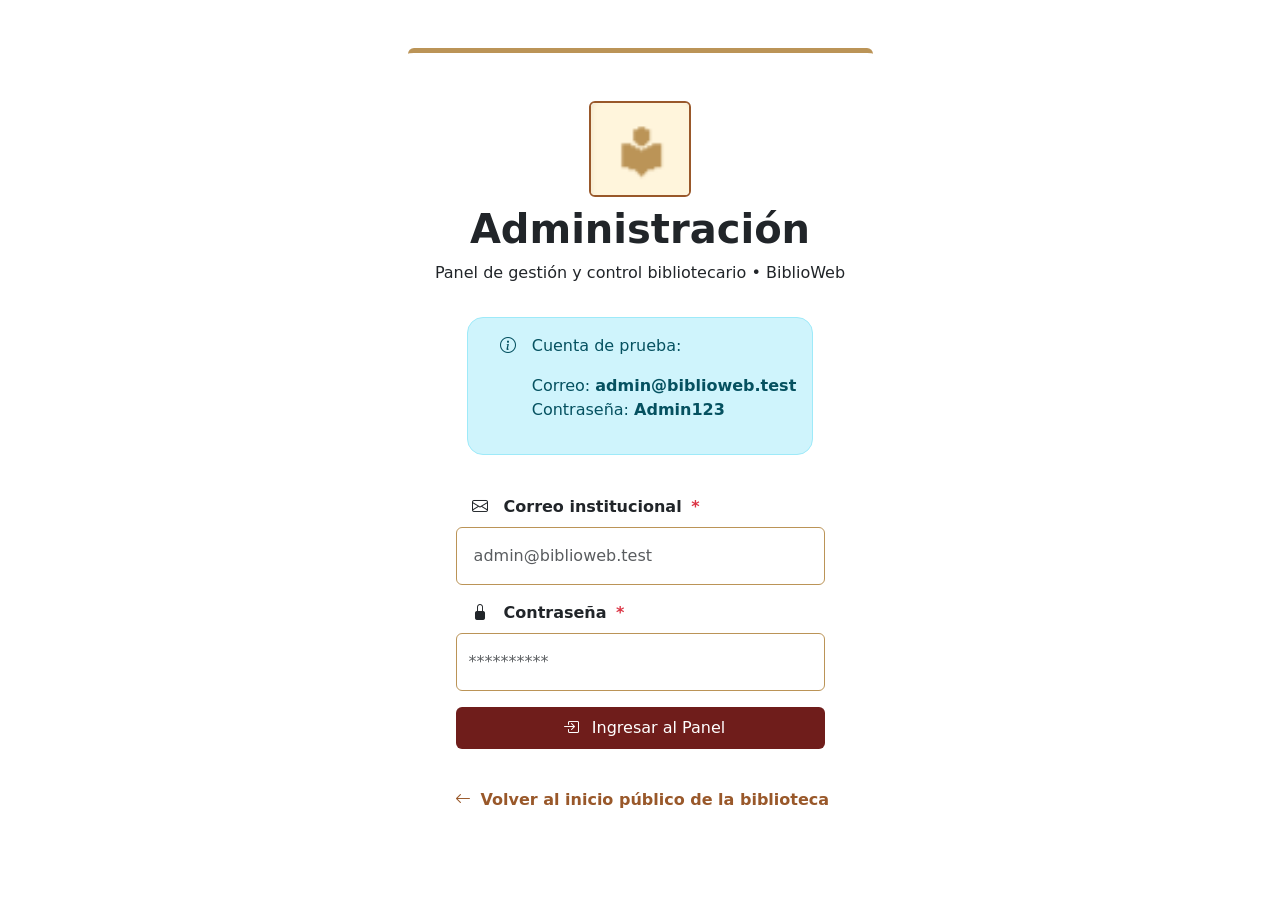
==== commit 08e2192b: "fix: arreglo de url y tema a oscuro" ====
--- a/pages/administrador.html
+++ b/pages/administrador.html
@@ -1,438 +1,440 @@
-<!DOCTYPE html>
-<html lang="en">
-
-<head>
-    <meta charset="UTF-8">
-    <meta name="viewport" content="width=device-width, initial-scale=1.0">
-    <title>Administrador</title>
-    <link href="https://cdn.jsdelivr.net/npm/bootstrap@5.3.8/dist/css/bootstrap.min.css" rel="stylesheet"
-        integrity="sha384-sRIl4kxILFvY47J16cr9ZwB07vP4J8+LH7qKQnuqkuIAvNWLzeN8tE5YBujZqJLB" crossorigin="anonymous">
-    <script src="https://cdn.jsdelivr.net/npm/bootstrap@5.3.8/dist/js/bootstrap.bundle.min.js"
-        integrity="sha384-FKyoEForCGlyvwx9Hj09JcYn3nv7wiPVlz7YYwJrWVcXK/BmnVDxM+D2scQbITxI" crossorigin="anonymous"
-        defer></script>
-        <link rel="stylesheet" href="https://cdn.jsdelivr.net/npm/bootstrap-icons@1.11.3/font/bootstrap-icons.min.css">
-        <link rel="stylesheet" href="../style/administrador_styles.css">
-</head>
-
-<body>
-    <div>
-        
-        <div class="row vw-100">
-            <div class="col-md-10 order-md-2">
-                
-                <header class="border-bottom px-3 px-lg-4 py-3">
-                    <div class="d-flex flex-wrap justify-content-between align-items-center gap-3">
-                        <div class="nav">
-                            <a href="/index.html" class="text-decoration-none">Portal Público</a>
-                            <span class="text-secondary mx-2">/</span>
-                            <strong>Administración Central</strong>
-                        </div>
-                        <div class="d-flex align-items-center gap-3">
-                            <div>
-                                <button id="btn-tema" onclick="cambiarTema()"
-                                class="btn border-2 p-2" title="Cambiar tema">
-                                <i id="icon_tema" class="bi bi-moon-fill"></i>
-                            </button>
-                        </div>
-                        <div class="text-end">
-                            <div class="fw-semibold name"><span>Lic. M. Pepito</span></div>
-                            <div class="small text-secondary posicion"><span>Jefe de Circulación</span></div>
-                        </div>
-                        <span class="badge p-2 user">
-                            <svg xmlns="http://www.w3.org/2000/svg" width="16" height="16" fill="currentColor"
-                            class="bi bi-person-fill" viewBox="0 0 16 16">
-                            <path d="M3 14s-1 0-1-1 1-4 6-4 6 3 6 4-1 1-1 1zm5-6a3 3 0 1 0 0-6 3 3 0 0 0 0 6" />
-                                </svg>
-                            </span>
-                        </div>
-                    </div>
-                </header>
-                <main>
-                    <div class="container-fluid px-3 px-lg-4 py-4">
-                        <!--Panel de control-->
-                        <section id="resumen" class="mb-4">
-                            <div class="d-flex flex-wrap justify-content-between align-items-center gap-3">
-                                <div class="d-flex align-items-center gap-3">
-                                    <span
-                                        class="badge p-3 boton-security d-line-flex align-items-center justify-content-center fw-bold">
-                                        <i class="bi bi-shield-lock fs-5"></i>
-                                    </span>
-                                    <div class="sesion1">
-                                        <div class="d-flex flex-wrap align-items-center gap-2 sesion">
-                                            <h6 class="mb-0 fw-bold">Panel de Control General</h6>
-                                            <span class="badge ">Sesión activa</span>
-                                        </div>
-                                        <p class="mb-0">Bienvenido, <strong>Administrador</strong></p>
-                                        <p class="mb-0 small">admin@biblioweb.test · Acervo Tradicional BiblioWeb</p>
-                                    </div>
-                                </div>
-                                <div class="d-flex flex-wrap align-items-center gap-2 fw-bold close-sesion">
-                                    <button type="button" class="btn d-flex align-items-center gap-2">
-                                        <i class="bi bi-box-arrow-right fs-3"></i>Cerrar sesión
-                                    </button>
-                                </div>
-                            </div>
-                        </section>
-                        <!--Indicadores-->
-                        <section class="row p-3 d-flex align-items-center Indicadores"
-                            aria-label="Indicadores generales">
-                            <div class="col-sm-6 col-xl-3">
-                                <article class="card h-100 indicadores2">
-                                    <div class="card-body d-flex justify-content-between align-items-center">
-                                        <div class="Indicadores-text">
-                                            <h2 class="h6 text-uppercase">Total catálogo</h2>
-                                            <p class="fw-bold mb-0">6 Ejemplares</p>
-                                        </div>
-                                        <i
-                                            class="bi bi-book d-line-flex align-items-center justify-content-center px-2 py-2 fs-5 boton-libro"></i>
-                                    </div>
-                                </article>
-                            </div>
-                            <div class="col-sm-6 col-xl-3">
-                                <article class="card h-100 indicadores2">
-                                    <div class="card-body d-flex justify-content-between align-items-center">
-                                        <div class="Indicadores-text">
-                                            <h2 class="h6 text-uppercase">Solicitudes pendientes</h2>
-                                            <p class="fw-bold mb-0">3 Peticiones</p>
-                                        </div>
-                                        <i class="bi bi-inbox fs-5 boton-inbox px-2 py-2 d-line-flex align-items-center justify-content-center"></i>
-                                    </div>
-                                </article>
-                            </div>
-                            <div class="col-sm-6 col-xl-3">
-                                <article class="card h-100 indicadores2">
-                                    <div class="card-body d-flex justify-content-between align-items-center">
-                                        <div class="Indicadores-text">
-                                            <h2 class="h6 text-uppercase">Categorías</h2>
-                                            <p class="fw-bold mb-0">4 Áreas</p>
-                                        </div>
-                                        <i class="bi bi-boxes boton-libro px-2 py-2 fs-5"></i>
-                                    </div>
-                                </article>
-                            </div>
-                            <div class="col-sm-6 col-xl-3">
-                                <article class="card h-100 indicadores2">
-                                    <div class="card-body d-flex justify-content-between align-items-center">
-                                        <div class="Indicadores-text">
-                                            <h2 class="h6 text-uppercase">Protocolo</h2>
-                                            <p class="fw-bold mb-0">10  Protocolos</p>
-                                        </div>
-                                        <i class="bi bi-gear fs-5 boton-inbox px-2 py-2"></i>
-                                    </div>
-                                </article>
-                            </div>
-                        </section>
-                        <!--Gestión de libros-->
-                        <section id="gestion-ejemplares" class="card mb-4 mt-4">
-                            <div class="card-body p-3 p-lg-4">
-                                <div class="d-flex flex-wrap justify-content-between align-items-start gap-3 mb-3">
-                                    <div class="d-flex gap-3">
-                                        <i
-                                            class="bi bi-file-earmark-text px-2 py-2 gestion fw-bold fs-3"></i>
-                                        <div class="gestion-text">
-                                            <h4 class="fw-semibold mb-1">Gestión de Libros — Agregar o Modificar
-                                                Ejemplar</h4>
-                                            <p class="mb-0">
-                                                Complete la ficha técnica para registrar un nuevo ejemplar o actualizar
-                                                la
-                                                información del
-                                                catálogo bibliográfico.
-                                            </p>
-                                        </div>
-                                    </div>
-                                </div>
-                                <hr>
-                                <form>
-                                    <div class="row g-3 formulario">
-                                        <div class="col-md-6 ">
-                                            <label for="titulo"
-                                                class="form-label fw-semibold d-flex justify-content-between">Título
-                                                del Libro<span>(Requerido)</span></label>
-                                            <div class="input-group input2">
-                                                <span class="input-group-text"><i class="bi bi-book-half"></i></span>
-                                                <input type="text" class="form-control" id="titulo"
-                                                    placeholder="Ej: Crónica de una muerte anunciada" required>
-                                            </div>
-                                        </div>
-                                        <div class="col-md-6">
-                                            <label for="autor"
-                                                class="form-label fw-semibold d-flex justify-content-between">Autor /
-                                                Autores <span>(Requerido)</span></label>
-                                            <div class="input-group input2">
-                                                <span class="input-group-text"><i class="bi bi-person-fill"></i></span>
-                                                <input type="text" class="form-control" id="autor"
-                                                    placeholder="Ej: Gabriel García Márquez" required>
-                                            </div>
-                                        </div>
-                                        <div class="col-md-6">
-                                            <label for="portada" class="form-label fw-semibold">URL de la
-                                                Portada</label>
-                                            <div class="input-group input2">
-                                                <span class="input-group-text"><i class="bi bi-link"></i></span>
-                                                <input type="url" class="form-control" id="portada"
-                                                    placeholder="https://biblioteca.test/portadas/ejemplo.jpg">
-                                            </div>
-                                            <div class="form-text"><span>Formatos óptimos: JPG, WebP o PNG con
-                                                    proporción editorial
-                                                    2:3
-                                                    vertical.</span>
-                                            </div>
-                                        </div>
-                                        <div class="col-md-6">
-                                            <label for="categoria" class="form-label fw-semibold">Categoría Temática
-                                                <span class="text-secondary fw-normal">(Clasificación
-                                                    Dewey)</span></label>
-                                            <select class="form-select" id="categoria">
-                                                <option selected>Narrativa y Ficción</option>
-                                                <option>Tecnología</option>
-                                                <option>Ciencias Sociales</option>
-                                                <option>Historia</option>
-                                            </select>
-                                        </div>
-                                        <div class="">
-                                            <label for="descripcion" class="form-label fw-semibold">Descripción o
-                                                Sinopsis
-                                                breve</label>
-                                            <textarea class="form-control" id="descripcion" rows="4"
-                                                placeholder="Sintetice el argumento, palabras clave temáticas y el público destinatario..."></textarea>
-                                            <div class="form-text">Resumen para consulta en catálogo.</div>
-                                        </div>
-                                    </div>
-                                    <hr class="my-4">
-                                    <div class="d-flex flex-wrap justify-content-end gap-2">
-                                        <button type="reset" class="px-2 py-2 cancelar">
-                                            Cancelar / Limpiar
-                                        </button>
-                                        <button type="submit" class="px-2 py-2 guardar">
-                                            <i class="me-2"><svg xmlns="http://www.w3.org/2000/svg" width="20"
-                                                    height="20" fill="currentColor" class="bi bi-bookmark-plus"
-                                                    viewBox="0 0 16 16">
-                                                    <path
-                                                        d="M2 2a2 2 0 0 1 2-2h8a2 2 0 0 1 2 2v13.5a.5.5 0 0 1-.777.416L8 13.101l-5.223 2.815A.5.5 0 0 1 2 15.5zm2-1a1 1 0 0 0-1 1v12.566l4.723-2.482a.5.5 0 0 1 .554 0L13 14.566V2a1 1 0 0 0-1-1z" />
-                                                    <path
-                                                        d="M8 4a.5.5 0 0 1 .5.5V6H10a.5.5 0 0 1 0 1H8.5v1.5a.5.5 0 0 1-1 0V7H6a.5.5 0 0 1 0-1h1.5V4.5A.5.5 0 0 1 8 4" />
-                                                </svg></i>Guardar Libro
-                                        </button>
-                                    </div>
-                                </form>
-                            </div>
-                        </section>
-                        <!--Inventario-->
-                        <section id="inventario" class="card mb-4">
-                            <div class="card-body p-3 p-lg-4">
-                                <div class="d-flex flex-wrap justify-content-between align-items-center gap-3 mb-3">
-                                    <div class="gestion-text">
-                                        <div class="d-flex flex-wrap align-items-center gap-2 gestion-text">
-                                            <h4 class="mb-0">Inventario Actual del Catálogo</h4>
-                                            <span class="badge inventario-span">3 registros</span>
-                                        </div>
-                                        <p class="mb-0 ">Control de acervo disponible, clasificación temática y
-                                            mantenimiento de
-                                            fichas bibliográficas.</p>
-                                    </div>
-                                    <button type="button" class="px-2 py-2 descargar-cv">
-                                        <i class="me-1 bi bi-download"></i>Exportar CSV
-                                    </button>
-                                </div>
-                                <div class="table-responsive">
-                                    <table class="table table-hover align-middle mb-0">
-                                        <thead class="encabezado">
-                                            <tr>
-                                                <th scope="col">Portada</th>
-                                                <th scope="col">Título del libro</th>
-                                                <th scope="col">Autor</th>
-                                                <th scope="col">Categoría</th>
-                                                <th scope="col" class="text-nowrap">Acciones</th>
-                                            </tr>
-                                        </thead>
-                                        <tbody class="body-table">
-                                            <tr>
-                                                <td>
-                                                    <img src="/img/images.jpg" alt="Portada de Cien años de soledad"
-                                                        class="img-thumbnail">
-                                                </td>
-                                                <td>
-                                                    <strong>Cien Años de Soledad</strong>
-                                                    <div class="small text-secondary"><span>ISBN: 978-0307474728</span>
-                                                    </div>
-                                                </td>
-                                                <td>G. García Márquez</td>
-                                                <td><span class="badge categoria-narrativa">Narrativa</span></td>
-                                                <td class="text-nowrap">
-                                                    <button type="button" class="px-2 py-2 boton-editar"><i
-                                                            class="me-1 bi bi-pen"></i>Editar</button>
-                                                    <button type="button" class="px-2 py-2 boton-eliminar"><i
-                                                            class="me-1 bi bi-trash3"></i>Eliminar</button>
-                                                </td>
-                                            </tr>
-                                            <tr>
-                                                <td>
-                                                    <img src="/img/clean_code.jpg" alt="Portada de Clean Code"
-                                                        class="img-thumbnail">
-                                                </td>
-                                                <td>
-                                                    <strong>Clean Code</strong>
-                                                    <div class="small text-secondary"><span>ISBN: 978-0132350884</span>
-                                                    </div>
-                                                </td>
-                                                <td>Robert C. Martin</td>
-                                                <td><span class="badge categoria_tecnologia">Tecnología</span></td>
-                                                <td class="text-nowrap">
-                                                    <button type="button" class="px-2 py-2 boton-editar"><i
-                                                            class="me-1 bi bi-pen"></i>Editar</button>
-                                                    <button type="button" class="px-2 py-2 boton-eliminar"><i
-                                                            class="me-1 bi bi-trash3"></i>Eliminar</button>
-                                                </td>
-                                            </tr>
-                                            <tr>
-                                                <td><img src="/img/noches_blancas.jpg" alt="Portada de noche blancas"
-                                                        class="img-thumbnail"></td>
-                                                <td><strong>Registro de ejemplo 3</strong>
-                                                    <div class="small text-secondary">ISBN: Pendiente</div>
-                                                </td>
-                                                <td>Autor de ejemplo</td>
-                                                <td><span class="badge categoria-narrativa">Narrativa</span></td>
-                                                <td class="text-nowrap">
-                                                    <button type="button" class="px-2 py-2 boton-editar"><i
-                                                            class="me-1 bi bi-pen"></i>Editar</button>
-                                                    <button type="button" class="px-2 py-2 boton-eliminar"><i
-                                                            class="me-1 bi bi-trash3"></i>Eliminar</button>
-                                                </td>
-                                            </tr>
-                                        </tbody>
-                                    </table>
-                                </div>
-                            </div>
-                        </section>
-                        <!--Solicitud de prestamo-->
-                        <section id="solicitud" class="card mb-4">
-                            <div class="card-body p-3 p-lg-4">
-                                <div class="d-flex flex-wrap justify-content-between align-items-center gap-3 mb-3">
-                                    <div class="gestion-text">
-                                        <div class="d-flex flex-wrap align-items-center gap-2 gestion-text">
-                                            <h4 class="mb-0">Solicitudes de Préstamo Recibidas</h4>
-                                        </div>
-                                        <p class="mb-0 ">Peticiones públicas enviadas por los lectores desde el
-                                            catálogo.</p>
-                                    </div>
-                                    <button type="button" class="px-2 py-2 buzon">
-                                        <i class="me-1 bi bi-bell"></i>Buzón del día
-                                    </button>
-                                </div>
-                                <div class="table-responsive">
-                                    <table class="table table-hover align-middle mb-0">
-                                        <thead class="encabezado">
-                                            <tr>
-                                                <th scope="col">ID solicitud</th>
-                                                <th scope="col">Libro solicitado</th>
-                                                <th scope="col">Solicitante</th>
-                                                <th scope="col">Correo de contacto</th>
-                                                <th scope="col">Comentario del lector</th>
-                                                <th scope="col">Estado</th>
-                                                <th scope="col" class="text-nowrap">Gestión</th>
-                                            </tr>
-                                        </thead>
-                                        <tbody class="body-table">
-                                            <tr>
-                                                <td>
-                                                    <strong>#SOL-1042</strong>
-                                                </td>
-                                                <td>
-                                                    Clean Code
-                                                </td>
-                                                <td>Sofía Morales</td>
-                                                <td><a href="mailto">smorales@alumno.edu</a></td>
-                                                <td>"Para proyecto final de taller de software"</td>
-                                                <td><span class="badge categoria-narrativa">Pendiente</span></td>
-                                                <td class="text-nowrap">
-                                                    <button type="button" class="px-2 py-1 boton-aprobar"><i
-                                                            class="me-1 bi bi-check2-circle"></i>Aprobar</button>
-                                                </td>
-                                            </tr>
-                                            <tr>
-                                                <td>
-                                                    <strong>#SOL-1043</strong>
-                                                </td>
-                                                <td>
-                                                    Breve historia del tiempo
-                                                </td>
-                                                <td>Carlos Mendoza</td>
-                                                <td><a href="mailto">cmendoza@universidad.edu</a></td>
-                                                <td>"Consulta para cátedra de física"</td>
-                                                <td><span class="badge categoria_tecnologia">Pendiente</span></td>
-                                                <td class="text-nowrap">
-                                                    <button type="button" class="px-2 py-1 boton-aprobar"><i
-                                                            class="me-1 bi bi-check2-circle"></i>Aprobar</button>
-                                                </td>
-                                            </tr>
-                                            <tr>
-                                                <td>
-                                                    <strong>#SOL-1044</strong>
-                                                </td>
-                                                <td>
-                                                    Cien Años de Soledad
-                                                </td>
-                                                <td>Lucía Valenzuela</td>
-                                                <td><a href="mailto">lvalenzuela@correo.com</a></td>
-                                                <td>"Lectura asignada de literatura"</td>
-                                                <td><span class="badge categoria-narrativa">Pendiente</span></td>
-                                                <td class="text-nowrap">
-                                                    <button type="button" class="px-2 py-1 boton-aprobar"><i
-                                                            class="me-1 bi bi-check2-circle"></i>Aprobar</button>
-                                                </td>
-                                            </tr>
-                                        </tbody>
-                                    </table>
-                                </div>
-                            </div>
-                        </section>
-                    </div>
-                </main>
-                <footer>
-                    <div class="row">
-                        <div class="col-md-10 ">
-                            <div class="d-flex justify-content-between text-align-center p-3">
-                                <p class="copy-text">© 2025 BiblioWeb. Todos los derechos reservados.
-                                </p>
-                                <p>Red de Bibliotecas Universitarias.</p>
-                                <p class="">Norma ISO 2709 / MARC21</p>
-                            </div>
-                        </div>
-                    </div>
-                </footer>
-            </div>
-            <!-- Menú lateral -->
-            <aside class="col-md-2 order-md-1 position-sticky top-0 vh-100 overflow-auto text-white aside_bg d-flex flex-column">
-                <div class="p-3 border-bottom border-secondary aside_text">
-                    <img src="" alt="">
-                    <a href="/index.html" class="text-decoration-none fw-bold text-title">
-                        <i class="bi bi-book-half me-2"></i>BiblioWeb
-                    </a>
-                    <div class="small text-uppercase text-secondary"><span> Panel docente / admin</span></div>
-                </div>
-                <nav class="nav flex-column p-2 gap-2 aside-nav" aria-label="Menú principal">
-                    <a class="nav-link active nav-hover" href="#resumen">
-                        <i class="me-2 bi bi-bar-chart-steps"></i>Resumen General
-                    </a>
-                    <a class="nav-link nav-hover" href="#gestion-ejemplares">
-                        <i class="me-2 bi bi-archive"></i>Gestión de Ejemplares
-                    </a>
-                    <a class="nav-link nav-hover" href="#inventario">
-                        <i class="me-2 bi bi-card-list"></i>Inventario
-                    </a>
-                    <a class="nav-link nav-hover" href="#solicitud">
-                        <i class="me-2 bi bi-book-half"></i>Circulación y Préstamos
-                    </a>
-                </nav>
-                <div class="mt-auto p-3 border-top border-secondary">
-                    <a href="/pages/cerrar_sesion.html" class="nav-link cerrar-sesion">
-                        <i class="me-2 bi bi-box-arrow-right"></i>Cerrar sesión
-                    </a>
-                </div>
-            </aside>
-        </div>
-    </div>
-    <script src="../js/tema.js"></script>
-</body>
-
+<!DOCTYPE html>
+<html lang="en">
+
+<head>
+    <meta charset="UTF-8">
+    <meta name="viewport" content="width=device-width, initial-scale=1.0">
+    <title>Administrador</title>
+    <link href="https://cdn.jsdelivr.net/npm/bootstrap@5.3.8/dist/css/bootstrap.min.css" rel="stylesheet"
+        integrity="sha384-sRIl4kxILFvY47J16cr9ZwB07vP4J8+LH7qKQnuqkuIAvNWLzeN8tE5YBujZqJLB" crossorigin="anonymous">
+    <script src="https://cdn.jsdelivr.net/npm/bootstrap@5.3.8/dist/js/bootstrap.bundle.min.js"
+        integrity="sha384-FKyoEForCGlyvwx9Hj09JcYn3nv7wiPVlz7YYwJrWVcXK/BmnVDxM+D2scQbITxI" crossorigin="anonymous"
+        defer></script>
+        <link rel="stylesheet" href="https://cdn.jsdelivr.net/npm/bootstrap-icons@1.11.3/font/bootstrap-icons.min.css">
+        <link rel="stylesheet" href="../style/administrador_styles.css">
+</head>
+
+<body>
+    <div>
+        
+        <div class="row vw-100">
+            <div class="col-md-10 order-md-2">
+                
+                <header class="border-bottom px-3 px-lg-4 py-3">
+                    <div class="d-flex flex-wrap justify-content-between align-items-center gap-3">
+                        <div class="nav">
+                            <a href="../index.html" class="text-decoration-none">Portal Público</a>
+                            <span class="text-secondary mx-2">/</span>
+                            <strong>Administración Central</strong>
+                        </div>
+                        <div class="d-flex align-items-center gap-3">
+                            <div>
+                                <button id="btn-tema" onclick="cambiarColor()"
+                                class="btn border-2 p-2" title="Cambiar tema">
+                                <i id="icon_tema" class="bi bi-moon-fill"></i>
+                            </button>
+                        </div>
+                        <div class="text-end">
+                            <div class="fw-semibold name"><span>Lic. M. Pepito</span></div>
+                            <div class="small text-secondary posicion"><span>Jefe de Circulación</span></div>
+                        </div>
+                        <span class="badge p-2 user">
+                            <svg xmlns="http://www.w3.org/2000/svg" width="16" height="16" fill="currentColor"
+                            class="bi bi-person-fill" viewBox="0 0 16 16">
+                            <path d="M3 14s-1 0-1-1 1-4 6-4 6 3 6 4-1 1-1 1zm5-6a3 3 0 1 0 0-6 3 3 0 0 0 0 6" />
+                                </svg>
+                            </span>
+                        </div>
+                    </div>
+                </header>
+                <main>
+                    <div class="container-fluid px-3 px-lg-4 py-4">
+                        <!--Panel de control-->
+                        <section id="resumen" class="mb-4">
+                            <div class="d-flex flex-wrap justify-content-between align-items-center gap-3">
+                                <div class="d-flex align-items-center gap-3">
+                                    <span
+                                        class="badge p-3 boton-security d-line-flex align-items-center justify-content-center fw-bold">
+                                        <i class="bi bi-shield-lock fs-5"></i>
+                                    </span>
+                                    <div class="sesion1">
+                                        <div class="d-flex flex-wrap align-items-center gap-2 sesion">
+                                            <h6 class="mb-0 fw-bold">Panel de Control General</h6>
+                                            <span class="badge ">Sesión activa</span>
+                                        </div>
+                                        <p class="mb-0">Bienvenido, <strong>Administrador</strong></p>
+                                        <p class="mb-0 small">admin@biblioweb.test · Acervo Tradicional BiblioWeb</p>
+                                    </div>
+                                </div>
+                                <div class="d-flex flex-wrap align-items-center gap-2 fw-bold close-sesion">
+                                    <button type="button" class="btn d-flex align-items-center gap-2" onclick="cerrarSesion()">
+                                        <i class="bi bi-box-arrow-right fs-3"></i>Cerrar sesión
+                                    </button>
+                                </div>
+                            </div>
+                        </section>
+                        <!--Indicadores-->
+                        <section class="row p-3 d-flex align-items-center Indicadores"
+                            aria-label="Indicadores generales">
+                            <div class="col-sm-6 col-xl-3">
+                                <article class="card h-100 indicadores2">
+                                    <div class="card-body d-flex justify-content-between align-items-center">
+                                        <div class="Indicadores-text">
+                                            <h2 class="h6 text-uppercase">Total catálogo</h2>
+                                            <p class="fw-bold mb-0">6 Ejemplares</p>
+                                        </div>
+                                        <i
+                                            class="bi bi-book d-line-flex align-items-center justify-content-center px-2 py-2 fs-5 boton-libro"></i>
+                                    </div>
+                                </article>
+                            </div>
+                            <div class="col-sm-6 col-xl-3">
+                                <article class="card h-100 indicadores2">
+                                    <div class="card-body d-flex justify-content-between align-items-center">
+                                        <div class="Indicadores-text">
+                                            <h2 class="h6 text-uppercase">Solicitudes pendientes</h2>
+                                            <p class="fw-bold mb-0">3 Peticiones</p>
+                                        </div>
+                                        <i class="bi bi-inbox fs-5 boton-inbox px-2 py-2 d-line-flex align-items-center justify-content-center"></i>
+                                    </div>
+                                </article>
+                            </div>
+                            <div class="col-sm-6 col-xl-3">
+                                <article class="card h-100 indicadores2">
+                                    <div class="card-body d-flex justify-content-between align-items-center">
+                                        <div class="Indicadores-text">
+                                            <h2 class="h6 text-uppercase">Categorías</h2>
+                                            <p class="fw-bold mb-0">4 Áreas</p>
+                                        </div>
+                                        <i class="bi bi-boxes boton-libro px-2 py-2 fs-5"></i>
+                                    </div>
+                                </article>
+                            </div>
+                            <div class="col-sm-6 col-xl-3">
+                                <article class="card h-100 indicadores2">
+                                    <div class="card-body d-flex justify-content-between align-items-center">
+                                        <div class="Indicadores-text">
+                                            <h2 class="h6 text-uppercase">Protocolo</h2>
+                                            <p class="fw-bold mb-0">10  Protocolos</p>
+                                        </div>
+                                        <i class="bi bi-gear fs-5 boton-inbox px-2 py-2"></i>
+                                    </div>
+                                </article>
+                            </div>
+                        </section>
+                        <!--Gestión de libros-->
+                        <section id="gestion-ejemplares" class="card mb-4 mt-4">
+                            <div class="card-body p-3 p-lg-4">
+                                <div class="d-flex flex-wrap justify-content-between align-items-start gap-3 mb-3">
+                                    <div class="d-flex gap-3">
+                                        <i
+                                            class="bi bi-file-earmark-text px-2 py-2 gestion fw-bold fs-3"></i>
+                                        <div class="gestion-text">
+                                            <h4 class="fw-semibold mb-1">Gestión de Libros — Agregar o Modificar
+                                                Ejemplar</h4>
+                                            <p class="mb-0">
+                                                Complete la ficha técnica para registrar un nuevo ejemplar o actualizar
+                                                la
+                                                información del
+                                                catálogo bibliográfico.
+                                            </p>
+                                        </div>
+                                    </div>
+                                </div>
+                                <hr>
+                                <form>
+                                    <div class="row g-3 formulario">
+                                        <div class="col-md-6 ">
+                                            <label for="titulo"
+                                                class="form-label fw-semibold d-flex justify-content-between">Título
+                                                del Libro<span>(Requerido)</span></label>
+                                            <div class="input-group input2">
+                                                <span class="input-group-text"><i class="bi bi-book-half"></i></span>
+                                                <input type="text" class="form-control" id="titulo"
+                                                    placeholder="Ej: Crónica de una muerte anunciada" required>
+                                            </div>
+                                        </div>
+                                        <div class="col-md-6">
+                                            <label for="autor"
+                                                class="form-label fw-semibold d-flex justify-content-between">Autor /
+                                                Autores <span>(Requerido)</span></label>
+                                            <div class="input-group input2">
+                                                <span class="input-group-text"><i class="bi bi-person-fill"></i></span>
+                                                <input type="text" class="form-control" id="autor"
+                                                    placeholder="Ej: Gabriel García Márquez" required>
+                                            </div>
+                                        </div>
+                                        <div class="col-md-6">
+                                            <label for="portada" class="form-label fw-semibold">URL de la
+                                                Portada</label>
+                                            <div class="input-group input2">
+                                                <span class="input-group-text"><i class="bi bi-link"></i></span>
+                                                <input type="url" class="form-control" id="portada"
+                                                    placeholder="https://biblioteca.test/portadas/ejemplo.jpg">
+                                            </div>
+                                            <div class="form-text"><span>Formatos óptimos: JPG, WebP o PNG con
+                                                    proporción editorial
+                                                    2:3
+                                                    vertical.</span>
+                                            </div>
+                                        </div>
+                                        <div class="col-md-6">
+                                            <label for="categoria" class="form-label fw-semibold">Categoría Temática
+                                                <span class="text-secondary fw-normal">(Clasificación
+                                                    Dewey)</span></label>
+                                            <select class="form-select" id="categoria">
+                                                <option selected>Narrativa y Ficción</option>
+                                                <option>Tecnología</option>
+                                                <option>Ciencias Sociales</option>
+                                                <option>Historia</option>
+                                            </select>
+                                        </div>
+                                        <div class="">
+                                            <label for="descripcion" class="form-label fw-semibold">Descripción o
+                                                Sinopsis
+                                                breve</label>
+                                            <textarea class="form-control" id="descripcion" rows="4"
+                                                placeholder="Sintetice el argumento, palabras clave temáticas y el público destinatario..."></textarea>
+                                            <div class="form-text">Resumen para consulta en catálogo.</div>
+                                        </div>
+                                    </div>
+                                    <hr class="my-4">
+                                    <div class="d-flex flex-wrap justify-content-end gap-2">
+                                        <button type="reset" class="px-2 py-2 cancelar">
+                                            Cancelar / Limpiar
+                                        </button>
+                                        <button type="submit" class="px-2 py-2 guardar">
+                                            <i class="me-2"><svg xmlns="http://www.w3.org/2000/svg" width="20"
+                                                    height="20" fill="currentColor" class="bi bi-bookmark-plus"
+                                                    viewBox="0 0 16 16">
+                                                    <path
+                                                        d="M2 2a2 2 0 0 1 2-2h8a2 2 0 0 1 2 2v13.5a.5.5 0 0 1-.777.416L8 13.101l-5.223 2.815A.5.5 0 0 1 2 15.5zm2-1a1 1 0 0 0-1 1v12.566l4.723-2.482a.5.5 0 0 1 .554 0L13 14.566V2a1 1 0 0 0-1-1z" />
+                                                    <path
+                                                        d="M8 4a.5.5 0 0 1 .5.5V6H10a.5.5 0 0 1 0 1H8.5v1.5a.5.5 0 0 1-1 0V7H6a.5.5 0 0 1 0-1h1.5V4.5A.5.5 0 0 1 8 4" />
+                                                </svg></i>Guardar Libro
+                                        </button>
+                                    </div>
+                                </form>
+                            </div>
+                        </section>
+                        <!--Inventario-->
+                        <section id="inventario" class="card mb-4">
+                            <div class="card-body p-3 p-lg-4">
+                                <div class="d-flex flex-wrap justify-content-between align-items-center gap-3 mb-3">
+                                    <div class="gestion-text">
+                                        <div class="d-flex flex-wrap align-items-center gap-2 gestion-text">
+                                            <h4 class="mb-0">Inventario Actual del Catálogo</h4>
+                                            <span class="badge inventario-span">3 registros</span>
+                                        </div>
+                                        <p class="mb-0 ">Control de acervo disponible, clasificación temática y
+                                            mantenimiento de
+                                            fichas bibliográficas.</p>
+                                    </div>
+                                    <button type="button" class="px-2 py-2 descargar-cv">
+                                        <i class="me-1 bi bi-download"></i>Exportar CSV
+                                    </button>
+                                </div>
+                                <div class="table-responsive">
+                                    <table class="table table-hover align-middle mb-0">
+                                        <thead class="encabezado">
+                                            <tr>
+                                                <th scope="col">Portada</th>
+                                                <th scope="col">Título del libro</th>
+                                                <th scope="col">Autor</th>
+                                                <th scope="col">Categoría</th>
+                                                <th scope="col" class="text-nowrap">Acciones</th>
+                                            </tr>
+                                        </thead>
+                                        <tbody class="body-table">
+                                            <tr>
+                                                <td>
+                                                    <img src="../img/images.jpg" alt="Portada de Cien años de soledad"
+                                                        class="img-thumbnail">
+                                                </td>
+                                                <td>
+                                                    <strong>Cien Años de Soledad</strong>
+                                                    <div class="small text-secondary"><span>ISBN: 978-0307474728</span>
+                                                    </div>
+                                                </td>
+                                                <td>G. García Márquez</td>
+                                                <td><span class="badge categoria-narrativa">Narrativa</span></td>
+                                                <td class="text-nowrap">
+                                                    <button type="button" class="px-2 py-2 boton-editar"><i
+                                                            class="me-1 bi bi-pen"></i>Editar</button>
+                                                    <button type="button" class="px-2 py-2 boton-eliminar"><i
+                                                            class="me-1 bi bi-trash3"></i>Eliminar</button>
+                                                </td>
+                                            </tr>
+                                            <tr>
+                                                <td>
+                                                    <img src="../img/clean_code.jpg" alt="Portada de Clean Code"
+                                                        class="img-thumbnail">
+                                                </td>
+                                                <td>
+                                                    <strong>Clean Code</strong>
+                                                    <div class="small text-secondary"><span>ISBN: 978-0132350884</span>
+                                                    </div>
+                                                </td>
+                                                <td>Robert C. Martin</td>
+                                                <td><span class="badge categoria_tecnologia">Tecnología</span></td>
+                                                <td class="text-nowrap">
+                                                    <button type="button" class="px-2 py-2 boton-editar"><i
+                                                            class="me-1 bi bi-pen"></i>Editar</button>
+                                                    <button type="button" class="px-2 py-2 boton-eliminar"><i
+                                                            class="me-1 bi bi-trash3"></i>Eliminar</button>
+                                                </td>
+                                            </tr>
+                                            <tr>
+                                                <td><img src="../img/noches_blancas.jpg" alt="Portada de noche blancas"
+                                                        class="img-thumbnail"></td>
+                                                <td><strong>Registro de ejemplo 3</strong>
+                                                    <div class="small text-secondary">ISBN: Pendiente</div>
+                                                </td>
+                                                <td>Autor de ejemplo</td>
+                                                <td><span class="badge categoria-narrativa">Narrativa</span></td>
+                                                <td class="text-nowrap">
+                                                    <button type="button" class="px-2 py-2 boton-editar"><i
+                                                            class="me-1 bi bi-pen"></i>Editar</button>
+                                                    <button type="button" class="px-2 py-2 boton-eliminar"><i
+                                                            class="me-1 bi bi-trash3"></i>Eliminar</button>
+                                                </td>
+                                            </tr>
+                                        </tbody>
+                                    </table>
+                                </div>
+                            </div>
+                        </section>
+                        <!--Solicitud de prestamo-->
+                        <section id="solicitud" class="card mb-4">
+                            <div class="card-body p-3 p-lg-4">
+                                <div class="d-flex flex-wrap justify-content-between align-items-center gap-3 mb-3">
+                                    <div class="gestion-text">
+                                        <div class="d-flex flex-wrap align-items-center gap-2 gestion-text">
+                                            <h4 class="mb-0">Solicitudes de Préstamo Recibidas</h4>
+                                        </div>
+                                        <p class="mb-0 ">Peticiones públicas enviadas por los lectores desde el
+                                            catálogo.</p>
+                                    </div>
+                                    <button type="button" class="px-2 py-2 buzon">
+                                        <i class="me-1 bi bi-bell"></i>Buzón del día
+                                    </button>
+                                </div>
+                                <div class="table-responsive">
+                                    <table class="table table-hover align-middle mb-0">
+                                        <thead class="encabezado">
+                                            <tr>
+                                                <th scope="col">ID solicitud</th>
+                                                <th scope="col">Libro solicitado</th>
+                                                <th scope="col">Solicitante</th>
+                                                <th scope="col">Correo de contacto</th>
+                                                <th scope="col">Comentario del lector</th>
+                                                <th scope="col">Estado</th>
+                                                <th scope="col" class="text-nowrap">Gestión</th>
+                                            </tr>
+                                        </thead>
+                                        <tbody class="body-table">
+                                            <tr>
+                                                <td>
+                                                    <strong>#SOL-1042</strong>
+                                                </td>
+                                                <td>
+                                                    Clean Code
+                                                </td>
+                                                <td>Sofía Morales</td>
+                                                <td><a href="mailto">smorales@alumno.edu</a></td>
+                                                <td>"Para proyecto final de taller de software"</td>
+                                                <td><span class="badge categoria-narrativa">Pendiente</span></td>
+                                                <td class="text-nowrap">
+                                                    <button type="button" class="px-2 py-1 boton-aprobar"><i
+                                                            class="me-1 bi bi-check2-circle"></i>Aprobar</button>
+                                                </td>
+                                            </tr>
+                                            <tr>
+                                                <td>
+                                                    <strong>#SOL-1043</strong>
+                                                </td>
+                                                <td>
+                                                    Breve historia del tiempo
+                                                </td>
+                                                <td>Carlos Mendoza</td>
+                                                <td><a href="mailto">cmendoza@universidad.edu</a></td>
+                                                <td>"Consulta para cátedra de física"</td>
+                                                <td><span class="badge categoria_tecnologia">Pendiente</span></td>
+                                                <td class="text-nowrap">
+                                                    <button type="button" class="px-2 py-1 boton-aprobar"><i
+                                                            class="me-1 bi bi-check2-circle"></i>Aprobar</button>
+                                                </td>
+                                            </tr>
+                                            <tr>
+                                                <td>
+                                                    <strong>#SOL-1044</strong>
+                                                </td>
+                                                <td>
+                                                    Cien Años de Soledad
+                                                </td>
+                                                <td>Lucía Valenzuela</td>
+                                                <td><a href="mailto">lvalenzuela@correo.com</a></td>
+                                                <td>"Lectura asignada de literatura"</td>
+                                                <td><span class="badge categoria-narrativa">Pendiente</span></td>
+                                                <td class="text-nowrap">
+                                                    <button type="button" class="px-2 py-1 boton-aprobar"><i
+                                                            class="me-1 bi bi-check2-circle"></i>Aprobar</button>
+                                                </td>
+                                            </tr>
+                                        </tbody>
+                                    </table>
+                                </div>
+                            </div>
+                        </section>
+                    </div>
+                </main>
+                <footer>
+                    <div class="row">
+                        <div class="col-md-10 ">
+                            <div class="d-flex justify-content-between text-align-center p-3">
+                                <p class="copy-text">© 2025 BiblioWeb. Todos los derechos reservados.
+                                </p>
+                                <p>Red de Bibliotecas Universitarias.</p>
+                                <p class="">Norma ISO 2709 / MARC21</p>
+                            </div>
+                        </div>
+                    </div>
+                </footer>
+            </div>
+            <!-- Menú lateral -->
+            <aside class="col-md-2 order-md-1 position-sticky top-0 vh-100 overflow-auto text-white aside_bg d-flex flex-column">
+                <div class="p-3 border-bottom border-secondary aside_text">
+                    <img src="" alt="">
+                    <a href="/index.html" class="text-decoration-none fw-bold text-title">
+                        <i class="bi bi-book-half me-2"></i>BiblioWeb
+                    </a>
+                    <div class="small text-uppercase text-secondary"><span> Panel docente / admin</span></div>
+                </div>
+                <nav class="nav flex-column p-2 gap-2 aside-nav" aria-label="Menú principal">
+                    <a class="nav-link active nav-hover" href="#resumen">
+                        <i class="me-2 bi bi-bar-chart-steps"></i>Resumen General
+                    </a>
+                    <a class="nav-link nav-hover" href="#gestion-ejemplares">
+                        <i class="me-2 bi bi-archive"></i>Gestión de Ejemplares
+                    </a>
+                    <a class="nav-link nav-hover" href="#inventario">
+                        <i class="me-2 bi bi-card-list"></i>Inventario
+                    </a>
+                    <a class="nav-link nav-hover" href="#solicitud">
+                        <i class="me-2 bi bi-book-half"></i>Circulación y Préstamos
+                    </a>
+                </nav>
+                <div class="mt-auto p-3 border-top border-secondary">
+                    <button href="" class="nav-link cerrar-sesion" onclick="cerrarSesion()">
+                        <i class="me-2 bi bi-box-arrow-right"></i>Cerrar sesión
+                    </button>
+                </div>
+            </aside>
+        </div>
+    </div>
+    <script src="../js/tema_index.js"></script>
+    <script src="../js/ini_sesion.js"></script>
+    <script src="../js/guardian.js"></script>
+</body>
+
 </html>
--- a/style/administrador_styles.css
+++ b/style/administrador_styles.css
@@ -1,323 +1,323 @@
-:root {
-    --color-text-principal: #432818ff;
-    --color-text-sencundary: #99582aff;
-    --color-boton-primary: #6f1d1bff;
-    --color-boton-secundary: #bb9457ff;
-    --color-fondo-principal: #ffe6a7ff;
-    --color-shadown-card: #ffe6a7ff;
-    --cerrar-sesion: #f3ece7;
-}
-
-[data-bs-theme="dark"] {
-
-    /* Textos */
-    --color-text-principal: #f3ece7;
-    --color-text-sencundary: #d6a477;
-
-    /* Botones */
-    --color-boton-primary: #a65b55;
-    --color-boton-secundary: #e0bc7a;
-
-    /* Fondos */
-    --color-fondo-principal: #2b1710;
-
-    /* Variables Bootstrap */
-    --bs-body-bg: #2b1710;
-    --bs-body-bg-rgb: 43, 23, 16;
-
-    --bs-body-color: #f3ece7;
-    --bs-body-color-rgb: 243, 236, 231;
-
-    --bs-tertiary-bg: #2b2019;
-    --bs-tertiary-bg-rgb: 43, 32, 25;
-
-    --bs-secondary-bg: #362820;
-    --bs-secondary-bg-rgb: 54, 40, 32;
-
-    --bs-border-color: #5a4032;
-    --bs-border-color-translucent: rgba(243, 236, 231, 0.15);
-    --bs-shadown:var(--bs-tertiary-bg);
-    --color-shadown-card: #000000;
-    --cerrar-sesion: #2b1710;
-}
-
-
-#btn-tema:hover{
-    transform: scale(1.2) ;
-    color: var(--color-text-principal);
-}
-
-.nav a{
-    color: var(--color-text-sencundary);
-}
-
-.nav strong{
-    color: var(--color-text-principal);
-}
-
-.tema svg{
-    color: var(--color-text-sencundary);
-}
-
-.tema:hover{
-    background-color: rgba(255, 230, 167, 0.693);
-    color: var(--color-text-principal);
-}
-
-.name span{
-    color: var(--color-text-principal);
-}
-
-.posicion span{
-    color: var(--color-text-sencundary);
-}
-
-.user{
-    background-color: var(--color-boton-primary);
-    color: var(--color-boton-secundary);
-}
-.boton-security{
-    background-color: var(--color-boton-primary);
-    color: var(--color-fondo-principal);
-}
-
-.sesion h6{
-    color: var(--color-text-principal);
-    font-family: 'Times New Roman', Times, serif;
-}
-
-.sesion span{
-    background-color: #ffe6a7ff;
-    border: 1px solid var(--color-boton-secundary);
-    color: #432818ff;
-}
-
-.sesion1 p{
-    color: var(--color-text-sencundary);
-}
-
-.sesion1 p strong{
-    color: var(--color-text-principal);
-}
-.close-sesion button{
-    background-color: rgba(111, 28, 27, 0.249);
-    color: var(--color-boton-primary);
-    border: 1px solid var(--color-boton-primary);
-    height: 60px;
-    text-transform: uppercase;
-    width: 150px;
-
-    
-}
-
-.close-sesion button:hover{
-    background-color: var(--color-boton-primary);
-    color: white;
-}
-
-
-.Indicadores-text h2{
-    color: var(--color-text-sencundary);
-}
-
-.Indicadores-text p{
-    font-family: 'Times New Roman', Times, serif;
-    color: var(--color-text-principal);
-}
-
-.indicadores2{
-    box-shadow: 5px 5px 10px 0px var(--color-shadown-card);
-}
-
-.boton-libro{
-    background-color: rgba(111, 28, 27, 0.249);
-    border: 0.5px solid var(--color-boton-primary);
-    color: var(--color-boton-primary);
-    border-radius: 5px;
-}
-
-.boton-inbox{
-    background-color: rgba(255, 230, 167, 0.693);
-    color: var(--color-boton-secundary);
-    border: 0.5px solid var(--color-boton-secundary);
-    border-radius: 5px;
-}
-
-.gestion{
-    background-color: var(--color-boton-primary);
-    color: var(--color-fondo-principal);
-    border-radius: 10px;
-    height: 55px;
-}
-
-.gestion-text h4{
-    color: var(--color-text-principal);
-    font-family: 'Times New Roman', Times, serif;
-    font-size: medium;
-}
-
-.gestion-text p{
-    color: var(--color-text-sencundary);
-}
-
-.formulario label{
-    color: var(--color-text-principal);
-}
-
-.formulario label span{
-    color: var(--color-boton-primary);
-}
-
-.formulario input{
-    background-color: rgba(153, 88, 42, 0.085);
-    color: var(--color-boton-secundary);
-}
-
-.formulario select{
-    background-color: rgba(153, 88, 42, 0.085);
-    color: var(--color-boton-secundary);
-}
-
-.formulario textarea{
-    background-color: rgba(153, 88, 42, 0.085);
-    color: var(--color-boton-secundary);
-}
-
-.formulario .input2 span{
-    background-color: rgba(153, 88, 42, 0.085);
-}
-
-.formulario span i{
-    color: var(--color-text-principal);
-}
-
-.cancelar{
-    background-color: rgba(255, 230, 167, 0.342);
-    border: 1px solid var(--color-text-sencundary);
-    color: var(--color-text-sencundary);
-    font-weight: 700;
-    border-radius: 5px;
-}
-
-.guardar{
-    background-color: var(--color-boton-primary);
-    color: var(--color-fondo-principal);
-    font-weight: 700;
-    border: 1px solid var(--color-boton-primary);
-    border-radius: 5px;
-}
-
-.guardar:hover{
-    background-color: var(--color-text-principal);
-}
-
-.inventario-span{
-    background-color: rgba(255, 230, 167, 0.689);
-    color: #2b1710;
-}
-
-.descargar-cv{
-    background-color: rgba(153, 88, 42, 0.238);
-    border: 1px solid var(--color-boton-primary);
-    color: var(--color-boton-primary);
-    border-radius: 10px;
-}
-
-
-.encabezado tr th{
-    background-color: var(--color-text-sencundary);
-    color: var(--color-fondo-principal);
-}
-
-.body-table{
-    border: 1px solid var(--color-boton-primary);
-    color: var(--color-text-principal);
-}
-
-.body-table img{
-    width: 55px;
-    height: 75px;
-    object-fit: cover;
-}
-
-.categoria-narrativa{
-    background-color: #ffe6a7ff;
-    border: 1px solid var(--color-boton-primary);
-    color: #2b1710;
-}
-
-.boton-editar{
-    background-color: rgba(243, 173, 61, 0.289);
-    color: var(--color-text-sencundary);
-    border: 1px solid #99582aff;
-    border-radius: 10px;
-    font-weight: 700;
-}
-
-.boton-eliminar{
-    background-color: rgba(111, 28, 27, 0.299);
-    color: var(--color-boton-primary);
-    border: 1px solid var(--color-boton-primary);
-    border-radius: 10px;
-    font-weight: 700;
-}
-
-.categoria_tecnologia{
-    background-color: rgba(111, 28, 27, 0.318);
-    border: 1px solid var(--color-boton-primary);
-    color: var(--color-boton-primary);
-}
-
-.buzon{
-    background-color: rgba(255, 230, 167, 0.601);
-    color: #432818ff;
-    font-weight: 700;
-    border: 1px solid var(--color-boton-secundary);
-    border-radius: 10px;
-}
-
-.boton-aprobar{
-    background-color: var(--color-boton-primary);
-    color: var(--color-fondo-principal);
-    font-weight: 700;
-    border: 1px solid var(--color-boton-primary);
-    border-radius: 5px;
-}
-
-.boton-aprobar:hover{
-    background-color: var(--color-text-principal);
-}
-
-.body-table a{
-    color: var(--color-text-sencundary);
-}
-
-.aside_bg{
-    background-color: var(--color-text-principal);
-}
-
-.aside_text .text-title{
-    color: var(--color-fondo-principal);
-    font-family: 'Times New Roman', Times, serif;
-}
-
-.aside_text span{
-    color: var(--color-text-sencundary);
-}
-
-.aside-nav a{
-    color: var(--color-fondo-principal);
-}
-
-.nav-hover:hover{
-    background-color: var(--color-boton-primary);
-    color: var(--color-fondo-principal);
-}
-
-.footer-bottom{
-    background-color: rgba(255, 230, 167, 0.437);
-}
-
-.cerrar-sesion{
-    color: var(--cerrar-sesion);
+:root {
+    --color-text-principal: #432818ff;
+    --color-text-sencundary: #99582aff;
+    --color-boton-primary: #6f1d1bff;
+    --color-boton-secundary: #bb9457ff;
+    --color-fondo-principal: #ffe6a7ff;
+    --color-shadown-card: #ffe6a7ff;
+    --cerrar-sesion: #f3ece7;
+}
+
+[data-bs-theme="dark"] {
+
+    /* Textos */
+    --color-text-principal: #f3ece7;
+    --color-text-sencundary: #d6a477;
+
+    /* Botones */
+    --color-boton-primary: #a65b55;
+    --color-boton-secundary: #e0bc7a;
+
+    /* Fondos */
+    --color-fondo-principal: #2b1710;
+
+    /* Variables Bootstrap */
+    --bs-body-bg: #2b1710;
+    --bs-body-bg-rgb: 43, 23, 16;
+
+    --bs-body-color: #f3ece7;
+    --bs-body-color-rgb: 243, 236, 231;
+
+    --bs-tertiary-bg: #2b2019;
+    --bs-tertiary-bg-rgb: 43, 32, 25;
+
+    --bs-secondary-bg: #362820;
+    --bs-secondary-bg-rgb: 54, 40, 32;
+
+    --bs-border-color: #5a4032;
+    --bs-border-color-translucent: rgba(243, 236, 231, 0.15);
+    --bs-shadown:var(--bs-tertiary-bg);
+    --color-shadown-card: #000000;
+    --cerrar-sesion: #2b1710;
+}
+
+
+#btn-tema:hover{
+    transform: scale(1.2) ;
+    color: var(--color-text-principal);
+}
+
+.nav a{
+    color: var(--color-text-sencundary);
+}
+
+.nav strong{
+    color: var(--color-text-principal);
+}
+
+.tema svg{
+    color: var(--color-text-sencundary);
+}
+
+.tema:hover{
+    background-color: rgba(255, 230, 167, 0.693);
+    color: var(--color-text-principal);
+}
+
+.name span{
+    color: var(--color-text-principal);
+}
+
+.posicion span{
+    color: var(--color-text-sencundary);
+}
+
+.user{
+    background-color: var(--color-boton-primary);
+    color: var(--color-boton-secundary);
+}
+.boton-security{
+    background-color: var(--color-boton-primary);
+    color: var(--color-fondo-principal);
+}
+
+.sesion h6{
+    color: var(--color-text-principal);
+    font-family: 'Times New Roman', Times, serif;
+}
+
+.sesion span{
+    background-color: #ffe6a7ff;
+    border: 1px solid var(--color-boton-secundary);
+    color: #432818ff;
+}
+
+.sesion1 p{
+    color: var(--color-text-sencundary);
+}
+
+.sesion1 p strong{
+    color: var(--color-text-principal);
+}
+.close-sesion button{
+    background-color: rgba(111, 28, 27, 0.249);
+    color: var(--color-boton-primary);
+    border: 1px solid var(--color-boton-primary);
+    height: 60px;
+    text-transform: uppercase;
+    width: 150px;
+
+    
+}
+
+.close-sesion button:hover{
+    background-color: var(--color-boton-primary);
+    color: white;
+}
+
+
+.Indicadores-text h2{
+    color: var(--color-text-sencundary);
+}
+
+.Indicadores-text p{
+    font-family: 'Times New Roman', Times, serif;
+    color: var(--color-text-principal);
+}
+
+.indicadores2{
+    box-shadow: 5px 5px 10px 0px var(--color-shadown-card);
+}
+
+.boton-libro{
+    background-color: rgba(111, 28, 27, 0.249);
+    border: 0.5px solid var(--color-boton-primary);
+    color: var(--color-boton-primary);
+    border-radius: 5px;
+}
+
+.boton-inbox{
+    background-color: rgba(255, 230, 167, 0.693);
+    color: var(--color-boton-secundary);
+    border: 0.5px solid var(--color-boton-secundary);
+    border-radius: 5px;
+}
+
+.gestion{
+    background-color: var(--color-boton-primary);
+    color: var(--color-fondo-principal);
+    border-radius: 10px;
+    height: 55px;
+}
+
+.gestion-text h4{
+    color: var(--color-text-principal);
+    font-family: 'Times New Roman', Times, serif;
+    font-size: medium;
+}
+
+.gestion-text p{
+    color: var(--color-text-sencundary);
+}
+
+.formulario label{
+    color: var(--color-text-principal);
+}
+
+.formulario label span{
+    color: var(--color-boton-primary);
+}
+
+.formulario input{
+    background-color: rgba(153, 88, 42, 0.085);
+    color: var(--color-boton-secundary);
+}
+
+.formulario select{
+    background-color: rgba(153, 88, 42, 0.085);
+    color: var(--color-boton-secundary);
+}
+
+.formulario textarea{
+    background-color: rgba(153, 88, 42, 0.085);
+    color: var(--color-boton-secundary);
+}
+
+.formulario .input2 span{
+    background-color: rgba(153, 88, 42, 0.085);
+}
+
+.formulario span i{
+    color: var(--color-text-principal);
+}
+
+.cancelar{
+    background-color: rgba(255, 230, 167, 0.342);
+    border: 1px solid var(--color-text-sencundary);
+    color: var(--color-text-sencundary);
+    font-weight: 700;
+    border-radius: 5px;
+}
+
+.guardar{
+    background-color: var(--color-boton-primary);
+    color: var(--color-fondo-principal);
+    font-weight: 700;
+    border: 1px solid var(--color-boton-primary);
+    border-radius: 5px;
+}
+
+.guardar:hover{
+    background-color: var(--color-text-principal);
+}
+
+.inventario-span{
+    background-color: rgba(255, 230, 167, 0.689);
+    color: #2b1710;
+}
+
+.descargar-cv{
+    background-color: rgba(153, 88, 42, 0.238);
+    border: 1px solid var(--color-boton-primary);
+    color: var(--color-boton-primary);
+    border-radius: 10px;
+}
+
+
+.encabezado tr th{
+    background-color: var(--color-text-sencundary);
+    color: var(--color-fondo-principal);
+}
+
+.body-table{
+    border: 1px solid var(--color-boton-primary);
+    color: var(--color-text-principal);
+}
+
+.body-table img{
+    width: 55px;
+    height: 75px;
+    object-fit: cover;
+}
+
+.categoria-narrativa{
+    background-color: #ffe6a7ff;
+    border: 1px solid var(--color-boton-primary);
+    color: #2b1710;
+}
+
+.boton-editar{
+    background-color: rgba(243, 173, 61, 0.289);
+    color: var(--color-text-sencundary);
+    border: 1px solid #99582aff;
+    border-radius: 10px;
+    font-weight: 700;
+}
+
+.boton-eliminar{
+    background-color: rgba(111, 28, 27, 0.299);
+    color: var(--color-boton-primary);
+    border: 1px solid var(--color-boton-primary);
+    border-radius: 10px;
+    font-weight: 700;
+}
+
+.categoria_tecnologia{
+    background-color: rgba(111, 28, 27, 0.318);
+    border: 1px solid var(--color-boton-primary);
+    color: var(--color-boton-primary);
+}
+
+.buzon{
+    background-color: rgba(255, 230, 167, 0.601);
+    color: #432818ff;
+    font-weight: 700;
+    border: 1px solid var(--color-boton-secundary);
+    border-radius: 10px;
+}
+
+.boton-aprobar{
+    background-color: var(--color-boton-primary);
+    color: var(--color-fondo-principal);
+    font-weight: 700;
+    border: 1px solid var(--color-boton-primary);
+    border-radius: 5px;
+}
+
+.boton-aprobar:hover{
+    background-color: var(--color-text-principal);
+}
+
+.body-table a{
+    color: var(--color-text-sencundary);
+}
+
+.aside_bg{
+    background-color: var(--color-text-principal);
+}
+
+.aside_text .text-title{
+    color: var(--color-fondo-principal);
+    font-family: 'Times New Roman', Times, serif;
+}
+
+.aside_text span{
+    color: var(--color-text-sencundary);
+}
+
+.aside-nav a{
+    color: var(--color-fondo-principal);
+}
+
+.nav-hover:hover{
+    background-color: var(--color-boton-primary);
+    color: var(--color-fondo-principal);
+}
+
+.footer-bottom{
+    background-color: rgba(255, 230, 167, 0.437);
+}
+
+.cerrar-sesion{
+    color: var(--cerrar-sesion);
 }
